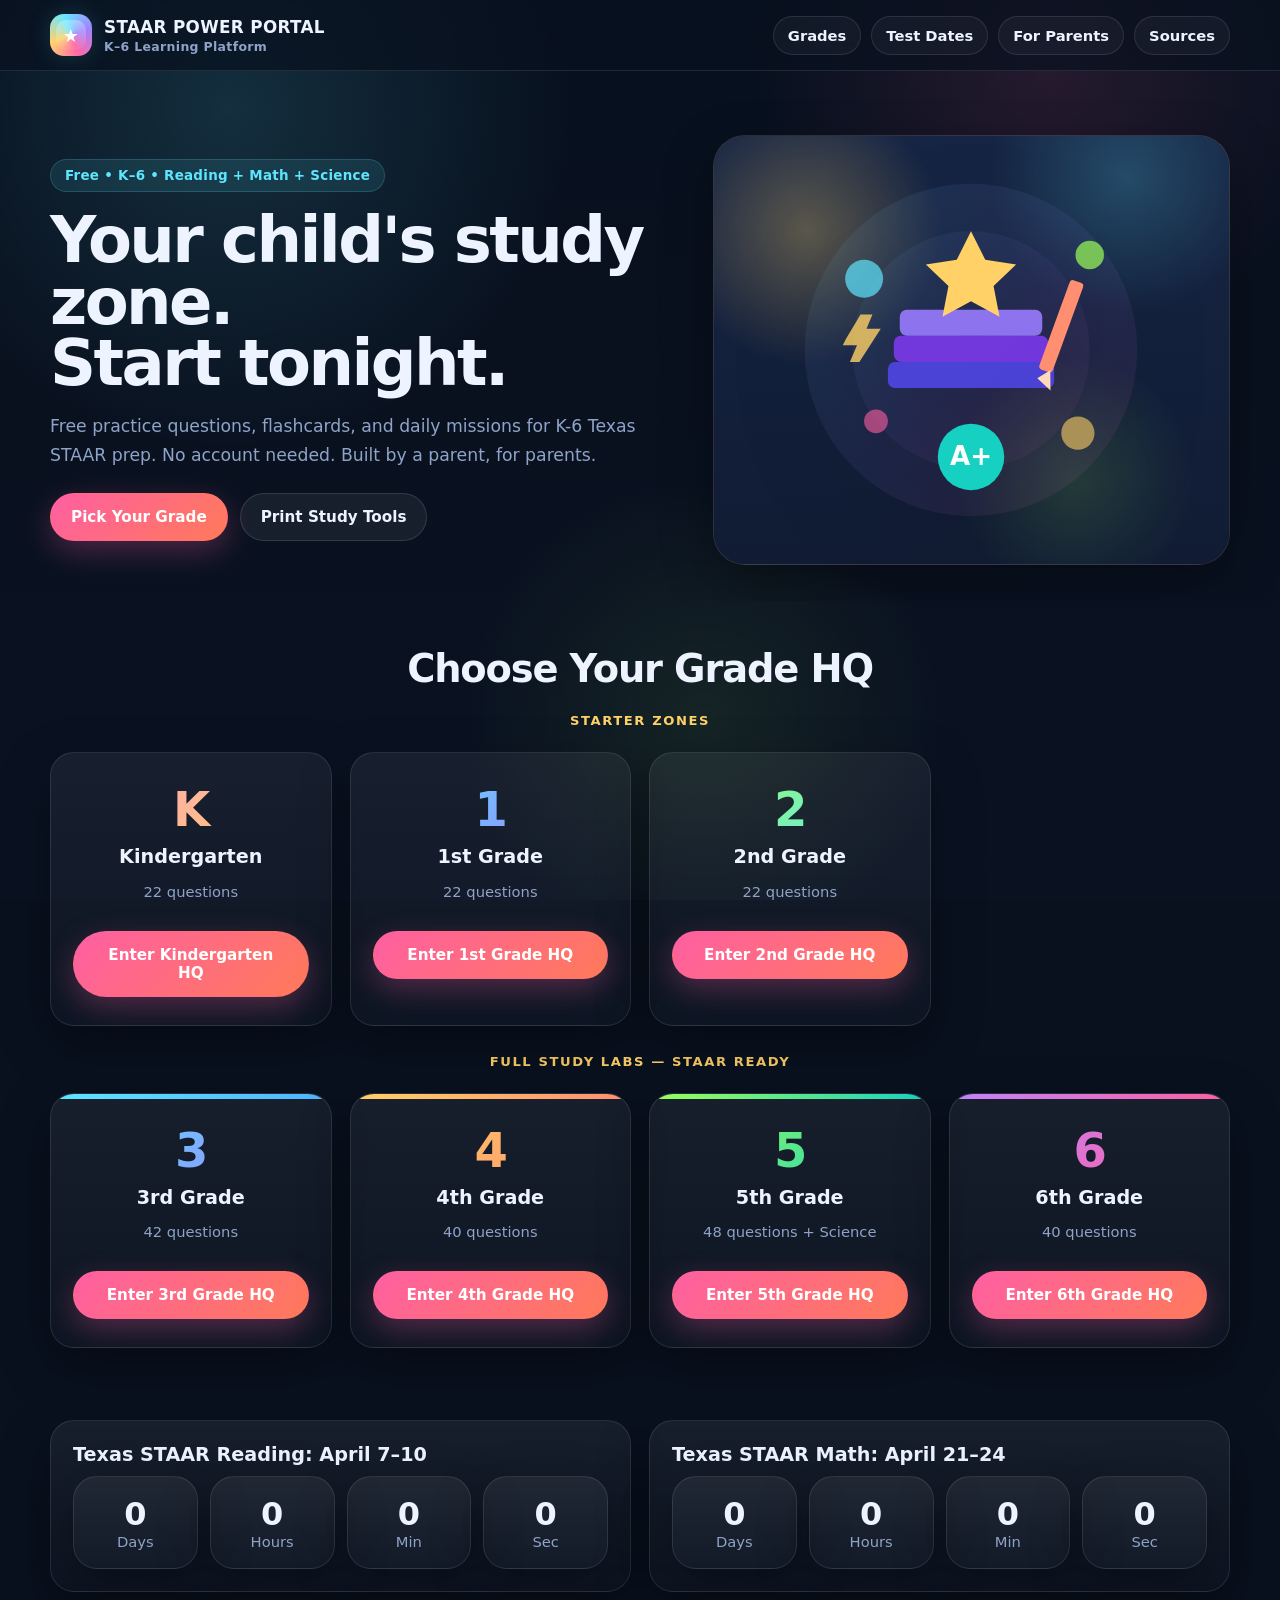
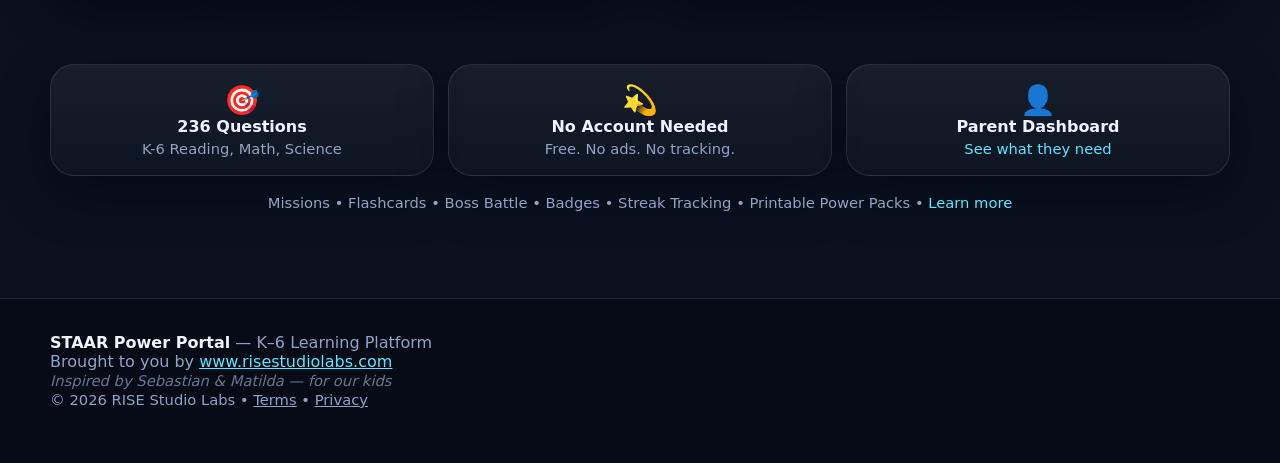
==== site/index.html @ ac4a1f32 "fix: mobile grade card consistency — Starter Zones match Full Study Labs Removed inline grid-templat" ====
<!DOCTYPE html>
<html lang="en">
<head>
  <meta charset="UTF-8">
  <meta name="viewport" content="width=device-width, initial-scale=1.0">
  <title>STAAR Power Portal — K–6 Learning Platform</title>
  <meta name="description" content="Free K-6 STAAR prep with practice questions, flashcards, missions, badges, and progress tracking. Pick your grade and start tonight.">
  <link rel="canonical" href="https://staartest.app/">
  <meta property="og:title" content="STAAR Power Portal — Free K-6 Study Platform">
  <meta property="og:description" content="Free practice questions, flashcards, and study tools for Texas STAAR prep. K-6. No account needed.">
  <meta property="og:type" content="website">
  <meta property="og:url" content="https://staartest.app/">
  <meta name="twitter:card" content="summary">
  <meta name="twitter:title" content="STAAR Power Portal — Free K-6 Study Platform">
  <meta name="twitter:description" content="Free practice questions, flashcards, and study tools for Texas STAAR prep.">
  <link rel="manifest" href="manifest.json">
  <meta name="theme-color" content="#09111f">
  <link rel="stylesheet" href="css/style.css">
  <script type="application/ld+json">
  {
    "@context": "https://schema.org",
    "@type": "WebSite",
    "name": "STAAR Power Portal",
    "url": "https://staartest.app",
    "description": "Free K-6 learning platform for Texas STAAR test preparation",
    "publisher": {
      "@type": "Organization",
      "name": "RISE Studio Labs",
      "url": "https://risestudiolabs.com"
    }
  }
  </script>
</head>
<body>
  <header class="topbar">
    <div class="container nav">
      <a class="brand" href="index.html">
        <span class="badge-orb"></span>
        <span>STAAR POWER PORTAL<small>K–6 Learning Platform</small></span>
      </a>
      <nav class="nav-links">
        <a href="#grades">Grades</a>
        <a href="#countdowns">Test Dates</a>
        <a href="parent-dashboard.html">For Parents</a>
        <a href="sources.html">Sources</a>
      </nav>
    </div>
  </header>

  <!-- HERO — tight, action-first -->
  <section class="hero" style="padding-bottom:36px">
    <div class="container hero-grid">
      <div>
        <span class="eyebrow">Free &bull; K–6 &bull; Reading + Math + Science</span>
        <h1>Your child's study zone.<br>Start tonight.</h1>
        <p>
          Free practice questions, flashcards, and daily missions for K-6 Texas STAAR prep. No account needed. Built by a parent, for parents.
        </p>
        <div class="cta-row">
          <a class="btn primary" href="#grades">Pick Your Grade</a>
          <a class="btn ghost" href="power-pack.html">Print Study Tools</a>
        </div>
      </div>

      <div class="hero-card">
        <div class="hero-visual">
          <svg class="mascot-svg" viewBox="0 0 320 320" xmlns="http://www.w3.org/2000/svg" role="img" aria-label="K-6 learning illustration">
            <defs>
              <linearGradient id="g1" x1="0" y1="0" x2="1" y2="1"><stop offset="0%" stop-color="#5ee6ff"/><stop offset="50%" stop-color="#9a7cff"/><stop offset="100%" stop-color="#ff5fa2"/></linearGradient>
              <linearGradient id="g2" x1="0" y1="0" x2="1" y2="1"><stop offset="0%" stop-color="#ffd166"/><stop offset="100%" stop-color="#ff8f70"/></linearGradient>
            </defs>
            <circle cx="160" cy="160" r="140" fill="url(#g1)" opacity=".08"/>
            <circle cx="160" cy="160" r="100" fill="url(#g1)" opacity=".06"/>
            <rect x="90" y="170" width="140" height="22" rx="6" fill="#4f46e5" opacity=".9"/>
            <rect x="95" y="148" width="130" height="22" rx="6" fill="#7c3aed" opacity=".9"/>
            <rect x="100" y="126" width="120" height="22" rx="6" fill="#9a7cff" opacity=".9"/>
            <path d="M160 60l12 24 26 4-19 18 5 26-24-13-24 13 5-26-19-18 26-4z" fill="#ffd166"/>
            <rect x="230" y="100" width="12" height="80" rx="3" fill="#ff8f70" transform="rotate(20 236 140)"/>
            <path d="M240 178l6 16-14-6z" fill="#ffd9b8" transform="rotate(20 236 140)"/>
            <circle cx="70" cy="100" r="16" fill="#5ee6ff" opacity=".7"/>
            <circle cx="260" cy="80" r="12" fill="#9cff57" opacity=".7"/>
            <circle cx="80" cy="220" r="10" fill="#ff5fa2" opacity=".6"/>
            <circle cx="250" cy="230" r="14" fill="#ffd166" opacity=".6"/>
            <circle cx="160" cy="250" r="28" fill="#16d1c1"/>
            <text x="160" y="257" text-anchor="middle" font-size="22" font-weight="900" fill="#fff" font-family="system-ui">A+</text>
            <path d="M55 150l12-20h10l-5 12h12l-18 28h-8l6-14h-12z" fill="#ffd166" opacity=".8"/>
          </svg>
        </div>
      </div>
    </div>
  </section>

  <!-- GRADE SELECTION — the main action -->
  <section id="grades" class="section">
    <div class="container center">
      <h2>Choose Your Grade HQ</h2>

      <div class="kicker" style="margin-top:24px;margin-bottom:10px">Starter Zones</div>
      <div class="grade-cards">
        <div class="grade-card" data-grade="K">
          <div class="grade-num" style="background:linear-gradient(135deg,#ff9ec4,#ffd166);-webkit-background-clip:text;background-clip:text">K</div>
          <h3>Kindergarten</h3>
          <p class="small muted">22 questions</p>
          <a class="btn primary" href="gradeK.html">Enter Kindergarten HQ</a>
        </div>
        <div class="grade-card" data-grade="1">
          <div class="grade-num" style="background:linear-gradient(135deg,#5ee6ff,#9a7cff);-webkit-background-clip:text;background-clip:text">1</div>
          <h3>1st Grade</h3>
          <p class="small muted">22 questions</p>
          <a class="btn primary" href="grade1.html">Enter 1st Grade HQ</a>
        </div>
        <div class="grade-card" data-grade="2">
          <div class="grade-num" style="background:linear-gradient(135deg,#9cff57,#5ee6ff);-webkit-background-clip:text;background-clip:text">2</div>
          <h3>2nd Grade</h3>
          <p class="small muted">22 questions</p>
          <a class="btn primary" href="grade2.html">Enter 2nd Grade HQ</a>
        </div>
      </div>

      <div class="kicker" style="margin-top:28px;margin-bottom:10px">Full Study Labs — STAAR Ready</div>
      <div class="grade-cards">
        <div class="grade-card" data-grade="3">
          <div class="grade-num">3</div>
          <h3>3rd Grade</h3>
          <p class="small muted">42 questions</p>
          <a class="btn primary" href="grade3.html">Enter 3rd Grade HQ</a>
        </div>
        <div class="grade-card" data-grade="4">
          <div class="grade-num">4</div>
          <h3>4th Grade</h3>
          <p class="small muted">40 questions</p>
          <a class="btn primary" href="grade4.html">Enter 4th Grade HQ</a>
        </div>
        <div class="grade-card" data-grade="5">
          <div class="grade-num">5</div>
          <h3>5th Grade</h3>
          <p class="small muted">48 questions + Science</p>
          <a class="btn primary" href="grade5.html">Enter 5th Grade HQ</a>
        </div>
        <div class="grade-card" data-grade="6">
          <div class="grade-num">6</div>
          <h3>6th Grade</h3>
          <p class="small muted">40 questions</p>
          <a class="btn primary" href="grade6.html">Enter 6th Grade HQ</a>
        </div>
      </div>
    </div>
  </section>

  <!-- COUNTDOWN — compact -->
  <section id="countdowns" class="section" style="padding-top:24px">
    <div class="container">
      <div class="grid-2">
        <div class="panel">
          <h3>Texas STAAR Reading: April 7–10</h3>
          <div class="countdown-grid" data-countdown="reading">
            <div class="countdown-box"><div class="num d">0</div><div class="small muted">Days</div></div>
            <div class="countdown-box"><div class="num h">0</div><div class="small muted">Hours</div></div>
            <div class="countdown-box"><div class="num m">0</div><div class="small muted">Min</div></div>
            <div class="countdown-box"><div class="num s">0</div><div class="small muted">Sec</div></div>
          </div>
        </div>
        <div class="panel">
          <h3>Texas STAAR Math: April 21–24</h3>
          <div class="countdown-grid" data-countdown="math">
            <div class="countdown-box"><div class="num d">0</div><div class="small muted">Days</div></div>
            <div class="countdown-box"><div class="num h">0</div><div class="small muted">Hours</div></div>
            <div class="countdown-box"><div class="num m">0</div><div class="small muted">Min</div></div>
            <div class="countdown-box"><div class="num s">0</div><div class="small muted">Sec</div></div>
          </div>
        </div>
      </div>
    </div>
  </section>

  <!-- TRUST STRIP — compact, not a brochure -->
  <section class="section" style="padding-top:24px;padding-bottom:32px">
    <div class="container">
      <div class="grid-3" style="gap:14px">
        <div class="panel" style="text-align:center;padding:18px">
          <div style="font-size:1.8rem">&#127919;</div>
          <strong>236 Questions</strong>
          <p class="small muted" style="margin:4px 0 0">K-6 Reading, Math, Science</p>
        </div>
        <div class="panel" style="text-align:center;padding:18px">
          <div style="font-size:1.8rem">&#128171;</div>
          <strong>No Account Needed</strong>
          <p class="small muted" style="margin:4px 0 0">Free. No ads. No tracking.</p>
        </div>
        <div class="panel" style="text-align:center;padding:18px">
          <div style="font-size:1.8rem">&#128100;</div>
          <strong>Parent Dashboard</strong>
          <p class="small muted" style="margin:4px 0 0"><a href="parent-dashboard.html" style="color:var(--cyan)">See what they need</a></p>
        </div>
      </div>
      <div class="center" style="margin-top:18px">
        <p class="small muted">Missions &bull; Flashcards &bull; Boss Battle &bull; Badges &bull; Streak Tracking &bull; Printable Power Packs &bull; <a href="power-pack.html" style="color:var(--cyan)">Learn more</a></p>
      </div>
    </div>
  </section>

  <footer class="footer">
    <div class="container">
      <strong>STAAR Power Portal</strong> — K–6 Learning Platform<br>
      Brought to you by <a href="https://www.risestudiolabs.com">www.risestudiolabs.com</a><br>
      <span class="small" style="opacity:.7;font-style:italic">Inspired by Sebastian &amp; Matilda — for our kids</span><br>
      <span class="small">&copy; <span data-year></span> RISE Studio Labs &bull; <a href="terms.html" style="color:var(--muted)">Terms</a> &bull; <a href="privacy.html" style="color:var(--muted)">Privacy</a></span>
    </div>
  </footer>

  <script src="js/app.js"></script>
</body>
</html>
---- site/css/style.css ----
/* STAAR Power Portal — Design System
   Visual: Super build's dark premium palette + glass-morphism
   Components: Masterpiece build's feature-rich layout system
   Expanded: Grade 3–6 color tokens + shared patterns */

:root {
  /* Core palette (super-derived dark premium) */
  --bg: #09111f;
  --bg2: #0f1a2d;
  --panel: #13213a;
  --panel-glass: rgba(255,255,255,.05);
  --text: #eef4ff;
  --ink: #eef4ff;
  --muted: #8fa3c8;
  --line: rgba(255,255,255,.10);
  --shadow: 0 18px 50px rgba(0,0,0,.35);
  --radius: 24px;
  --max: 1180px;

  /* Accent palette */
  --hot: #ff5fa2;
  --gold: #ffd166;
  --cyan: #5ee6ff;
  --lime: #9cff57;
  --purple: #9a7cff;
  --blue: #4fb3ff;
  --teal: #16d1c1;
  --danger: #ff8f70;

  /* Grade tokens */
  --grade3: #5ee6ff;
  --grade4: #ffd166;
  --grade5: #9cff57;
  --grade6: #c084fc;
}

/* ── Reset ── */
*, *::before, *::after { box-sizing: border-box }
html { scroll-behavior: smooth }
body {
  margin: 0;
  font-family: Inter, ui-sans-serif, system-ui, -apple-system, Segoe UI, Roboto, Arial, sans-serif;
  color: var(--text);
  background: #09111f;
  min-height: 100vh;
}
body::before {
  content: "";
  position: fixed; inset: 0; z-index: -1;
  background:
    radial-gradient(circle at 18% 12%, rgba(94,230,255,.14), transparent 26%),
    radial-gradient(circle at 82% 8%, rgba(255,95,162,.12), transparent 22%),
    radial-gradient(circle at 55% 80%, rgba(156,255,87,.08), transparent 24%),
    linear-gradient(180deg, #07101e 0%, #09111f 40%, #0a1222 100%);
  pointer-events: none;
}
a { color: inherit; text-decoration: none }
img { max-width: 100% }
ul { padding-left: 18px }

/* ── Layout ── */
.container { width: min(var(--max), calc(100% - 32px)); margin: 0 auto }
.section { padding: 48px 0 }
.center { text-align: center }

/* ── Topbar ── */
.topbar {
  position: sticky; top: 0; z-index: 50;
  backdrop-filter: blur(16px);
  background: rgba(9,17,31,.72);
  border-bottom: 1px solid var(--line);
}
.nav {
  display: flex; align-items: center; justify-content: space-between;
  gap: 16px; padding: 14px 0;
}
.brand {
  display: flex; align-items: center; gap: 12px;
  font-weight: 900; letter-spacing: .02em; font-size: 1.05rem;
}
.brand small { display: block; color: var(--muted); font-weight: 700; font-size: .78rem; margin-top: 2px }
.badge-orb {
  width: 42px; height: 42px; border-radius: 14px; flex-shrink: 0;
  background: conic-gradient(from 160deg, var(--hot), var(--gold), var(--cyan), var(--purple), var(--hot));
  box-shadow: inset 0 0 18px rgba(255,255,255,.15), 0 0 24px rgba(94,230,255,.16);
  position: relative;
}
.badge-orb::before {
  content: ""; position: absolute; inset: 6px; border-radius: 10px;
  background: linear-gradient(180deg, rgba(255,255,255,.30), rgba(255,255,255,.06));
}
.badge-orb::after {
  content: "\2605"; position: absolute; inset: 0; display: grid; place-items: center;
  color: #fff; font-size: 18px; font-weight: 900;
}
.nav-links { display: flex; gap: 10px; flex-wrap: wrap; align-items: center }
.nav-links a {
  padding: 10px 14px; border-radius: 999px;
  border: 1px solid var(--line); background: rgba(255,255,255,.04);
  color: var(--text); font-weight: 700; font-size: .92rem;
  transition: .2s ease;
}
.nav-links a:hover { background: rgba(255,255,255,.08); transform: translateY(-1px) }

/* ── Buttons ── */
.btn {
  display: inline-flex; align-items: center; justify-content: center; gap: 10px;
  padding: 14px 20px; border: 1px solid var(--line); border-radius: 999px;
  font-weight: 900; cursor: pointer; font-size: .95rem;
  background: rgba(255,255,255,.06); color: var(--text);
  box-shadow: 0 8px 24px rgba(0,0,0,.2);
  transition: .2s ease;
  text-decoration: none;
}
.btn:hover { transform: translateY(-2px); background: rgba(255,255,255,.10) }
.btn.primary {
  background: linear-gradient(135deg, var(--hot), #ff7a59);
  border-color: transparent; color: #fff;
  box-shadow: 0 10px 30px rgba(255,95,162,.28);
}
.btn.primary:hover { box-shadow: 0 14px 36px rgba(255,95,162,.38) }
.btn.secondary {
  background: linear-gradient(135deg, var(--purple), #6366f1);
  border-color: transparent; color: #fff;
}
.btn.teal {
  background: linear-gradient(135deg, var(--teal), #28e3a8);
  border-color: transparent; color: #07111e;
}
.btn.ghost {
  background: rgba(255,255,255,.06); border: 1px solid rgba(255,255,255,.12);
  box-shadow: none;
}

/* ── Hero ── */
.hero { padding: 64px 0 48px; position: relative; overflow: hidden }
.hero-grid {
  display: grid; grid-template-columns: 1.1fr .9fr; gap: 30px; align-items: center;
}
.eyebrow {
  display: inline-flex; gap: 8px; align-items: center;
  padding: 8px 14px; border-radius: 999px;
  background: rgba(94,230,255,.10); color: var(--cyan);
  border: 1px solid rgba(94,230,255,.18);
  font-weight: 800; font-size: .84rem; letter-spacing: .02em;
}
h1 {
  font-size: clamp(2.4rem, 5vw, 4.2rem);
  line-height: .96; margin: 18px 0 16px; letter-spacing: -.04em;
}
.hero p { font-size: 1.08rem; color: var(--muted); line-height: 1.7; max-width: 60ch }
.hero-actions, .cta-row { display: flex; gap: 12px; flex-wrap: wrap; margin-top: 22px }

/* Hero visual card */
.hero-card {
  border: 1px solid var(--line); border-radius: 32px;
  background: linear-gradient(180deg, rgba(255,255,255,.08), rgba(255,255,255,.03));
  box-shadow: var(--shadow); overflow: hidden;
}
.hero-visual {
  padding: 24px;
  background:
    radial-gradient(circle at 18% 22%, rgba(255,209,102,.30), transparent 25%),
    radial-gradient(circle at 80% 10%, rgba(94,230,255,.20), transparent 24%),
    radial-gradient(circle at 70% 80%, rgba(156,255,87,.14), transparent 24%),
    linear-gradient(180deg, #162544 0%, #111c34 100%);
  min-height: 400px; display: flex; align-items: center; justify-content: center;
}
.mascot-svg { width: min(88%, 380px); filter: drop-shadow(0 24px 50px rgba(0,0,0,.3)) }

/* ── Typography ── */
h2 { font-size: clamp(1.7rem, 3vw, 2.8rem); margin: 0 0 14px; line-height: 1.05; letter-spacing: -.03em }
h3 { font-size: 1.2rem; margin: 0 0 10px }
h4 { font-size: 1.05rem; margin: 0 0 10px }
.lead { color: var(--muted); font-size: 1.04rem; line-height: 1.7; max-width: 75ch }
.small { font-size: .92rem }
.muted { color: var(--muted) }
.kicker {
  font-size: .82rem; text-transform: uppercase; letter-spacing: .12em;
  font-weight: 900; color: var(--gold);
}

/* ── Grids ── */
.grid-2 { display: grid; grid-template-columns: repeat(2,1fr); gap: 18px }
.grid-3 { display: grid; grid-template-columns: repeat(3,1fr); gap: 18px }
.grid-4 { display: grid; grid-template-columns: repeat(4,1fr); gap: 18px }

/* ── Cards & Panels ── */
.card, .panel, .feature-card, .lesson-card, .stat-card, .mission-card,
.question-card, .mini-card, .timeline-card, .countdown-box, .cheat {
  border: 1px solid var(--line); border-radius: var(--radius);
  background: linear-gradient(180deg, rgba(255,255,255,.06), rgba(255,255,255,.02));
  padding: 22px; box-shadow: var(--shadow);
}
.feature-icon {
  width: 54px; height: 54px; border-radius: 18px;
  display: flex; align-items: center; justify-content: center;
  margin-bottom: 12px; font-size: 1.5rem; font-weight: 900;
  background: linear-gradient(135deg, rgba(94,230,255,.20), rgba(154,124,255,.16));
  border: 1px solid rgba(255,255,255,.10);
}

/* ── Grade Cards (Landing Page) ── */
.grade-cards { display: grid; grid-template-columns: repeat(4,1fr); gap: 18px; margin-top: 24px }
.grade-card {
  border: 1px solid var(--line); border-radius: var(--radius);
  background: linear-gradient(180deg, rgba(255,255,255,.06), rgba(255,255,255,.02));
  padding: 28px 22px; text-align: center;
  box-shadow: var(--shadow); transition: .25s ease;
  position: relative; overflow: hidden;
}
.grade-card::before {
  content: ""; position: absolute; top: 0; left: 0; right: 0; height: 5px;
}
.grade-card[data-grade="3"]::before { background: linear-gradient(90deg, var(--grade3), var(--blue)) }
.grade-card[data-grade="4"]::before { background: linear-gradient(90deg, var(--grade4), var(--danger)) }
.grade-card[data-grade="5"]::before { background: linear-gradient(90deg, var(--grade5), var(--teal)) }
.grade-card[data-grade="6"]::before { background: linear-gradient(90deg, var(--grade6), var(--hot)) }
.grade-card:hover { transform: translateY(-4px); border-color: rgba(255,255,255,.18) }
.grade-card .grade-num {
  font-size: 3rem; font-weight: 900; letter-spacing: -.04em;
  background: linear-gradient(135deg, var(--cyan), var(--purple));
  -webkit-background-clip: text; -webkit-text-fill-color: transparent;
  background-clip: text;
}
.grade-card[data-grade="4"] .grade-num {
  background: linear-gradient(135deg, var(--gold), var(--danger));
  -webkit-background-clip: text; background-clip: text;
}
.grade-card[data-grade="5"] .grade-num {
  background: linear-gradient(135deg, var(--lime), var(--teal));
  -webkit-background-clip: text; background-clip: text;
}
.grade-card[data-grade="6"] .grade-num {
  background: linear-gradient(135deg, var(--grade6), var(--hot));
  -webkit-background-clip: text; background-clip: text;
}
.grade-card h3 { margin-top: 8px }
.grade-card .btn { margin-top: 16px; width: 100% }

/* ── Tags & Pills ── */
.tag {
  display: inline-flex; align-items: center; gap: 8px;
  padding: 8px 12px; border-radius: 999px;
  border: 1px solid var(--line); background: rgba(255,255,255,.06);
  font-size: .84rem; font-weight: 800;
}
.pill-row { display: flex; flex-wrap: wrap; gap: 10px }
.pill {
  padding: 10px 14px; border-radius: 999px;
  background: rgba(255,255,255,.06); border: 1px solid var(--line);
  font-weight: 800; cursor: pointer; color: var(--text); font-size: .9rem;
  transition: .15s ease;
}
.pill.active { background: linear-gradient(135deg, var(--cyan), var(--purple)); color: #07111e; border-color: transparent }

/* ── Countdown ── */
.countdown-grid { display: grid; grid-template-columns: repeat(4,1fr); gap: 12px }
.countdown-box { text-align: center; padding: 18px }
.countdown-box .num { font-size: 2rem; font-weight: 900 }

/* ── Study Hub (subject tabs) ── */
.study-hub {
  padding: 24px; border-radius: 28px;
  background: linear-gradient(180deg, rgba(12,21,39,.85), rgba(12,21,39,.55));
  border: 1px solid var(--line);
}
.subject-tabs { display: flex; gap: 10px; flex-wrap: wrap; margin: 14px 0 20px }
.subject-tab {
  padding: 10px 16px; border-radius: 999px;
  border: 1px solid var(--line); font-weight: 800; cursor: pointer;
  background: rgba(255,255,255,.05); color: var(--text); font-size: .92rem;
  transition: .18s ease;
}
.subject-tab.active {
  background: linear-gradient(135deg, var(--cyan), var(--purple));
  color: #07111e; border-color: transparent;
}
.subject-panel { display: none }
.subject-panel.active { display: block }
.cheat-grid { display: grid; grid-template-columns: repeat(2,1fr); gap: 18px }
.cheat h4 { color: var(--gold) }
.callout {
  padding: 14px 16px; border-left: 4px solid var(--gold);
  background: rgba(255,209,102,.08); border-radius: 16px;
  color: #fff6d7; font-weight: 700;
}

/* ── Missions ── */
.mission-card { border-top: 5px solid var(--cyan) }
.mission-card.math { border-top-color: var(--gold) }
.mission-card.mixed { border-top-color: var(--purple) }
.mission-card.confidence { border-top-color: var(--hot) }

/* ── Practice Arena ── */
.practice-layout { display: grid; grid-template-columns: 340px 1fr; gap: 20px }
.sidebar-stack { display: grid; gap: 18px; align-self: start; position: sticky; top: 88px }
.question-card { display: grid; gap: 14px }
.question-header { display: flex; justify-content: space-between; gap: 12px; align-items: flex-start }
.option {
  width: 100%; text-align: left; padding: 14px 16px;
  border-radius: 16px; border: 2px solid rgba(255,255,255,.10);
  background: rgba(255,255,255,.04); color: var(--text);
  font-weight: 700; cursor: pointer; transition: .15s ease; font-size: .95rem;
}
.option:hover { border-color: rgba(94,230,255,.3); background: rgba(94,230,255,.06) }
.option.correct { border-color: var(--lime); background: rgba(156,255,87,.10) }
.option.wrong { border-color: var(--danger); background: rgba(255,143,112,.10) }
.option:disabled { cursor: default; opacity: .85 }
.explanation {
  padding: 16px; border-radius: 18px;
  background: rgba(94,230,255,.06); border: 1px solid rgba(94,230,255,.14); display: none;
}
.explanation.show { display: block }
.timer {
  display: flex; align-items: center; justify-content: space-between; gap: 10px;
  padding: 12px 14px; border-radius: 18px;
  background: rgba(255,209,102,.06); border: 1px solid rgba(255,209,102,.14);
}

/* ── Dashboard & Stats ── */
.stat-card .kpi { font-size: 2rem; font-weight: 900; letter-spacing: -.04em }
.meter {
  height: 14px; background: rgba(255,255,255,.08); border-radius: 999px;
  overflow: hidden; position: relative;
}
.meter > span {
  position: absolute; inset: 0 auto 0 0; border-radius: 999px;
  background: linear-gradient(90deg, var(--lime), var(--cyan), var(--hot));
  width: 0%;
}
.table-lite { width: 100%; border-collapse: collapse }
.table-lite th, .table-lite td {
  padding: 12px; border-bottom: 1px solid rgba(255,255,255,.08); text-align: left;
}

/* ── Badges ── */
.badge-grid { display: grid; grid-template-columns: repeat(3,1fr); gap: 16px }
.badge {
  padding: 18px; text-align: center;
  background: linear-gradient(180deg, rgba(255,255,255,.06), rgba(255,255,255,.02));
  border: 1px solid rgba(255,255,255,.10); border-radius: var(--radius);
}
.badge.locked { opacity: .45; filter: saturate(.5) }
.badge-icon { font-size: 36px }
.badge strong { display: block; margin-top: 10px }

/* ── Confidence ── */
.confidence-row { display: flex; gap: 12px; flex-wrap: wrap }
.emoji-btn {
  border: 1px solid var(--line); padding: 14px 18px; border-radius: 18px;
  background: rgba(255,255,255,.04); font-size: 1rem; font-weight: 900;
  cursor: pointer; color: var(--text); transition: .15s ease;
}
.emoji-btn:hover { background: rgba(255,255,255,.08) }
.emoji-btn.active { background: linear-gradient(135deg, var(--purple), var(--hot)); border-color: transparent }

/* ── Timeline ── */
.timeline-card { display: flex; flex-direction: column; gap: 8px }
.timeline-chip {
  display: inline-flex; width: max-content; padding: 8px 12px; border-radius: 999px;
  background: rgba(94,230,255,.10); border: 1px solid rgba(94,230,255,.14);
  font-weight: 900; font-size: .85rem; color: var(--cyan);
}

/* ── Stat row (landing) ── */
.stat-row { display: grid; grid-template-columns: repeat(3,1fr); gap: 14px; margin-top: 26px }
.stat {
  padding: 18px; border: 1px solid var(--line); border-radius: 20px;
  background: rgba(255,255,255,.04); box-shadow: var(--shadow);
}
.stat .big { font-size: 1.5rem; font-weight: 900 }

/* ── Roadmap ── */
.roadmap-step {
  display: flex; gap: 14px; align-items: flex-start;
  padding: 14px 0; border-bottom: 1px dashed rgba(255,255,255,.10);
}
.roadmap-step:last-child { border-bottom: 0 }
.step-num {
  min-width: 38px; width: 38px; height: 38px; border-radius: 12px;
  display: flex; align-items: center; justify-content: center; font-weight: 900;
  background: linear-gradient(135deg, var(--purple), var(--hot)); flex-shrink: 0;
}

/* ── Notice ── */
.notice {
  border-left: 4px solid var(--purple);
  padding: 14px 16px; border-radius: 14px;
  background: rgba(154,124,255,.08);
}

/* ── Sources ── */
.source-list a { color: var(--cyan); text-decoration: underline }

/* ── Printable ── */
.print-sheet {
  background: #fff; color: #13213a; border-radius: 26px; padding: 26px; box-shadow: var(--shadow);
}
.print-sheet h3 { font-size: 1.8rem; margin: 0 0 8px; color: #13213a; letter-spacing: -0.02em }
.print-sheet p, .print-sheet li { color: #35445f }
.print-box {
  border: 2px dashed #b8c7e6; border-left: 4px solid; border-left-color: inherit; border-radius: 18px; padding: 16px; margin-top: 12px; color: #13213a;
}

/* ── Footer ── */
.footer {
  color: var(--muted); background: rgba(7,12,22,.9);
  padding: 34px 0 54px; margin-top: 40px;
  border-top: 1px solid var(--line);
}
.footer a { color: var(--cyan); text-decoration: underline }
.footer strong { color: var(--text) }

/* ── Profile System ── */
.profile-setup-overlay {
  position: fixed; inset: 0; z-index: 100;
  background: rgba(7,12,22,.92); backdrop-filter: blur(12px);
  display: flex; align-items: center; justify-content: center;
  padding: 20px;
}
.profile-setup-card {
  background: linear-gradient(180deg, #13213a, #0f1a2d);
  border: 1px solid var(--line); border-radius: 28px;
  padding: 32px; max-width: 480px; width: 100%;
  box-shadow: 0 30px 80px rgba(0,0,0,.5);
}
.profile-setup-card h2 { text-align: center; margin-bottom: 20px }
.profile-setup-card label { display: block; font-weight: 800; margin: 16px 0 8px; color: var(--gold) }
.profile-setup-card input[type="text"] {
  width: 100%; padding: 12px 16px; border-radius: 14px;
  border: 2px solid var(--line); background: rgba(255,255,255,.06);
  color: var(--text); font-size: 1rem; font-weight: 700;
}
.profile-setup-card input[type="text"]:focus {
  outline: none; border-color: var(--cyan);
}
.avatar-grid {
  display: grid; grid-template-columns: repeat(8,1fr); gap: 8px; margin-top: 8px;
}
.avatar-option {
  aspect-ratio: 1; border-radius: 14px; border: 2px solid var(--line);
  background: rgba(255,255,255,.04); display: flex; align-items: center;
  justify-content: center; font-size: 1.6rem; cursor: pointer;
  transition: .15s ease;
}
.avatar-option:hover { border-color: rgba(255,255,255,.2); background: rgba(255,255,255,.08) }
.avatar-option.selected { border-color: var(--cyan); background: rgba(94,230,255,.12); box-shadow: 0 0 16px rgba(94,230,255,.2) }
.grade-select-row {
  display: flex; gap: 10px; margin-top: 8px;
}
.grade-select-btn {
  flex: 1; padding: 12px; border-radius: 14px; border: 2px solid var(--line);
  background: rgba(255,255,255,.04); color: var(--text);
  font-weight: 900; font-size: 1.1rem; cursor: pointer; text-align: center;
  transition: .15s ease;
}
.grade-select-btn:hover { border-color: rgba(255,255,255,.2) }
.grade-select-btn.selected { border-color: var(--cyan); background: rgba(94,230,255,.12) }

/* Profile Bar */
.profile-bar {
  display: flex; align-items: center; gap: 12px; padding: 10px 16px;
  background: linear-gradient(135deg, rgba(94,230,255,.08), rgba(154,124,255,.06));
  border: 1px solid var(--line); border-radius: 999px;
  font-weight: 800; font-size: .92rem;
}
.profile-bar .avatar { font-size: 1.4rem }
.profile-bar .streak-fire { color: var(--danger); margin-left: 8px }
.profile-bar .edit-profile-btn {
  padding: 4px 10px; border-radius: 999px; border: 1px solid var(--line);
  background: rgba(255,255,255,.06); color: var(--muted); cursor: pointer;
  font-size: .78rem; font-weight: 700; transition: .15s ease;
}
.profile-bar .edit-profile-btn:hover { background: rgba(255,255,255,.10) }

/* ── Weekly Mission Rhythm ── */
.mission-today {
  border: 2px solid var(--cyan); position: relative;
}
.mission-today::after {
  content: "TODAY"; position: absolute; top: -12px; right: 16px;
  padding: 4px 10px; border-radius: 999px;
  background: var(--cyan); color: #07111e;
  font-size: .72rem; font-weight: 900; letter-spacing: .08em;
}
.mission-icon { font-size: 2rem; margin-bottom: 8px }
.mission-card .btn { margin-top: 12px }

/* ── Boss Battle ── */
.boss-battle-timer {
  font-size: 2rem; font-weight: 900; text-align: center;
  padding: 12px; border-radius: 18px;
  background: linear-gradient(135deg, rgba(255,95,162,.12), rgba(255,143,112,.08));
  border: 1px solid rgba(255,95,162,.2);
}
.boss-battle-timer.urgent { color: var(--danger); animation: pulse .5s ease infinite alternate }
@keyframes pulse { from { opacity: 1 } to { opacity: .6 } }
.boss-result {
  text-align: center; padding: 32px;
}
.boss-result .score-big {
  font-size: 4rem; font-weight: 900; letter-spacing: -.04em;
  background: linear-gradient(135deg, var(--gold), var(--hot));
  -webkit-background-clip: text; -webkit-text-fill-color: transparent;
  background-clip: text;
}
.boss-result .verdict {
  font-size: 1.4rem; font-weight: 800; margin: 12px 0;
}
.boss-breakdown { margin-top: 18px; text-align: left }
.boss-breakdown .q-row {
  display: flex; align-items: center; gap: 10px;
  padding: 8px 0; border-bottom: 1px solid var(--line);
}
.boss-breakdown .q-correct { color: var(--lime) }
.boss-breakdown .q-wrong { color: var(--danger) }

/* ── Streak Display ── */
.streak-display {
  display: flex; align-items: center; gap: 8px;
  padding: 12px 16px; border-radius: 18px;
  background: linear-gradient(135deg, rgba(255,143,112,.10), rgba(255,209,102,.08));
  border: 1px solid rgba(255,209,102,.14);
}
.streak-display .streak-num {
  font-size: 1.8rem; font-weight: 900; color: var(--gold);
}
.streak-display .streak-label {
  font-weight: 700; color: var(--muted);
}

/* ── Confetti ── */
@keyframes confettiFall {
  0% { transform: translateY(-10vh) rotate(0deg); opacity: 1 }
  100% { transform: translateY(110vh) rotate(720deg); opacity: 0 }
}
.confetti-piece {
  position: fixed; z-index: 200; pointer-events: none;
  width: 10px; height: 10px; border-radius: 2px;
}

/* ── Upgraded Parent Dashboard ── */
.parent-header {
  display: flex; align-items: center; gap: 16px;
  padding: 20px; border-radius: 20px;
  background: linear-gradient(135deg, rgba(94,230,255,.08), rgba(154,124,255,.06));
  border: 1px solid var(--line); margin-bottom: 18px;
}
.parent-header .p-avatar { font-size: 3rem }
.parent-header .p-info h3 { margin: 0 }
.parent-header .p-info .p-meta { color: var(--muted); font-size: .9rem }
.skill-bar-row {
  display: flex; align-items: center; gap: 12px; padding: 8px 0;
}
.skill-bar-label { width: 100px; font-weight: 700; font-size: .9rem }
.skill-bar-track {
  flex: 1; height: 12px; background: rgba(255,255,255,.08);
  border-radius: 999px; overflow: hidden;
}
.skill-bar-fill {
  height: 100%; border-radius: 999px;
  transition: width .3s ease;
}
.skill-bar-fill.reading { background: linear-gradient(90deg, var(--cyan), var(--blue)) }
.skill-bar-fill.math { background: linear-gradient(90deg, var(--gold), var(--danger)) }
.skill-bar-fill.mixed { background: linear-gradient(90deg, var(--purple), var(--hot)) }
.skill-bar-fill.science { background: linear-gradient(90deg, var(--lime), var(--teal)) }
.skill-health {
  display: inline-flex; padding: 4px 10px; border-radius: 999px;
  font-size: .78rem; font-weight: 800;
}
.skill-health.strong { background: rgba(156,255,87,.12); color: var(--lime) }
.skill-health.improving { background: rgba(255,209,102,.12); color: var(--gold) }
.skill-health.needs-work { background: rgba(255,95,162,.12); color: var(--hot) }
.activity-table { width: 100%; border-collapse: collapse; margin-top: 12px }
.activity-table th { text-align: left; padding: 10px; color: var(--gold); font-size: .82rem; text-transform: uppercase; letter-spacing: .08em }
.activity-table td { padding: 10px; border-bottom: 1px solid var(--line); font-size: .9rem }
.next-action {
  padding: 16px; border-radius: 18px; margin-top: 18px;
  background: linear-gradient(135deg, rgba(94,230,255,.10), rgba(154,124,255,.08));
  border: 1px solid rgba(94,230,255,.14);
}
.next-action .action-title { font-weight: 900; color: var(--cyan); margin-bottom: 6px }

/* ── Flashcard Lab ── */
.flashcard-container { perspective: 1000px; cursor: pointer; margin: 0 auto; max-width: 560px }
.flashcard { position: relative; width: 100%; min-height: 260px; transition: transform 0.5s; transform-style: preserve-3d }
.flashcard.flipped { transform: rotateY(180deg) }
.flashcard-container:active .flashcard { transform: scale(0.98) }
.flashcard-container:active .flashcard.flipped { transform: rotateY(180deg) scale(0.98) }
.flashcard-face { position: absolute; inset: 0; backface-visibility: hidden; border-radius: 20px; padding: 28px; display: flex; flex-direction: column; align-items: center; justify-content: center; text-align: center; border: 2px solid var(--line); background: linear-gradient(180deg, rgba(255,255,255,.08), rgba(255,255,255,.02)), linear-gradient(180deg, rgba(154,124,255,.06), rgba(94,230,255,.03)); box-shadow: var(--shadow) }
.flashcard-back { transform: rotateY(180deg) }
.flashcard-prompt { font-size: 1.4rem; font-weight: 800; line-height: 1.4; letter-spacing: -0.01em }
.flashcard-answer { font-size: 1.3rem; font-weight: 800; color: var(--cyan) }
.flashcard-hint { font-size: .9rem; color: var(--gold); margin-top: 12px; font-style: italic }
.flashcard-category { font-size: .75rem; font-weight: 800; text-transform: uppercase; letter-spacing: .08em; color: var(--muted); margin-top: 12px; background: rgba(255,255,255,.06); padding: 4px 10px; border-radius: 999px; display: inline-block }
.flashcard-nav { display: flex; gap: 10px; justify-content: center; margin-top: 16px }
.flashcard-confidence { display: flex; gap: 10px; justify-content: center; margin-top: 12px }
.flashcard-deck-pills { display: flex; flex-wrap: wrap; gap: 8px; margin-bottom: 16px }
.flashcard-counter { text-align: center; margin-top: 10px; font-weight: 700; color: var(--muted) }
@media (max-width: 600px) { .flashcard { min-height: 220px } .flashcard-prompt { font-size: 1.1rem } }

/* ── Print styles ── */
.print-only { display: none }
@media print {
  .topbar, .cta-row, .hero-actions, .nav-links, .btn, .footer,
  .subject-tabs, .toggle-answer, .no-print { display: none !important }
  body { background: #fff; color: #111 }
  .card, .panel, .feature-card, .lesson-card, .stat-card, .mission-card,
  .question-card, .mini-card, .cheat, .countdown-box, .badge {
    box-shadow: none; border: 1px solid #ccc; background: #fff; color: #111;
  }
  h1, h2, h3, h4, .kpi, .lead, .muted, .small, .kicker { color: #111 }
  .section { padding: 10px 0 }
  .print-only { display: block }
}

/* ── Responsive ── */
@media (max-width: 980px) {
  .hero-grid, .grid-3, .grid-4, .grid-2, .grade-cards,
  .practice-layout, .badge-grid, .cheat-grid, .stat-row { grid-template-columns: 1fr }
  .sidebar-stack { position: relative; top: auto }
  .countdown-grid { grid-template-columns: repeat(2,1fr) }
  .hero { padding: 44px 0 32px }
}
@media (max-width: 768px) {
  .grade-cards { grid-template-columns: repeat(2, 1fr) }
  .grade-cards[style*="repeat(3"] { grid-template-columns: repeat(2, 1fr) !important }
  .grade-cards[style*="repeat(7"] { grid-template-columns: repeat(4, 1fr) !important }
  .hero-visual { min-height: 300px }
  .stat-row { grid-template-columns: 1fr 1fr }
  .practice-layout { grid-template-columns: 1fr }
  .nav-links { gap: 6px }
  .nav-links a { padding: 8px 10px; font-size: .82rem }
  .split { grid-template-columns: 1fr }
}
@media (max-width: 600px) {
  .grade-cards { grid-template-columns: 1fr !important }
  .grade-cards[style*="repeat(7"] { grid-template-columns: repeat(3, 1fr) !important }
  .hero { padding: 32px 0 24px }
  h1 { font-size: 1.8rem }
  .hero p { font-size: .95rem }
  .btn { padding: 12px 16px; font-size: .88rem }
  .cta-row { gap: 8px }
  .stat-row { grid-template-columns: 1fr }
  .stat .big { font-size: 1.2rem }
  .feature-card { padding: 16px }
  .feature-icon { width: 44px; height: 44px; font-size: 1.2rem }
  .countdown-grid { grid-template-columns: repeat(2, 1fr) }
  .countdown-box .num { font-size: 1.5rem }
  .badge-grid { grid-template-columns: repeat(2, 1fr) }
  .cheat-grid { grid-template-columns: 1fr }
  .brand { font-size: .9rem }
  .brand small { font-size: .7rem }
  .topbar { position: sticky }
  .nav { flex-wrap: wrap; gap: 8px }
  .nav-links { width: 100%; justify-content: center }
  .footer { padding: 24px 0 40px; font-size: .9rem }
  .profile-bar { flex-wrap: wrap; gap: 8px }
  .mega-link { flex-direction: column; text-align: center }
  .avatar-grid { grid-template-columns: repeat(4, 1fr) }
  .grade-select-row { flex-wrap: wrap }
  .profile-bar { font-size: .82rem; padding: 8px 12px }
}

/* Touch-friendly */
@media (hover: none) {
  .btn { min-height: 44px }
  .option { min-height: 48px }
  .pill { min-height: 40px }
  .nav-links a { min-height: 40px }
  .emoji-btn { min-height: 44px }
  .subject-tab { min-height: 44px }
}

/* ── Pretty lists ── */
ul.pretty { padding-left: 18px; color: var(--muted); line-height: 1.8 }
ul.pretty li { margin-bottom: 4px }
ul.pretty li strong { color: var(--text) }

/* ── Mega link ── */
.mega-link {
  display: flex; justify-content: space-between; align-items: center; gap: 18px;
  padding: 22px; border-radius: var(--radius); border: 1px solid var(--line);
  background: rgba(255,255,255,.04);
}
.mega-link strong { font-size: 1.15rem }

/* ── Sparkle badge ── */
.sparkle {
  display: inline-flex; align-items: center; justify-content: center;
  width: 40px; height: 40px; border-radius: 14px;
  background: linear-gradient(135deg, var(--gold), #ff9f5a);
  color: #1b1620; font-weight: 900;
}

/* ── Banner ── */
.banner {
  padding: 26px; border-radius: 28px; border: 1px solid var(--line);
  background: linear-gradient(135deg, rgba(255,95,162,.12), rgba(94,230,255,.10), rgba(255,209,102,.08));
  box-shadow: var(--shadow);
}
.quote { font-size: 1.15rem; font-weight: 800; line-height: 1.5 }

/* ── Split layout ── */
.split {
  display: grid; grid-template-columns: 1.1fr .9fr; gap: 18px; align-items: stretch;
}
@media (max-width: 980px) { .split { grid-template-columns: 1fr } }

/* ── Coming Soon badge ── */
.coming-soon {
  display: inline-flex; padding: 6px 12px; border-radius: 999px;
  background: rgba(255,209,102,.12); border: 1px solid rgba(255,209,102,.20);
  color: var(--gold); font-weight: 800; font-size: .78rem;
}
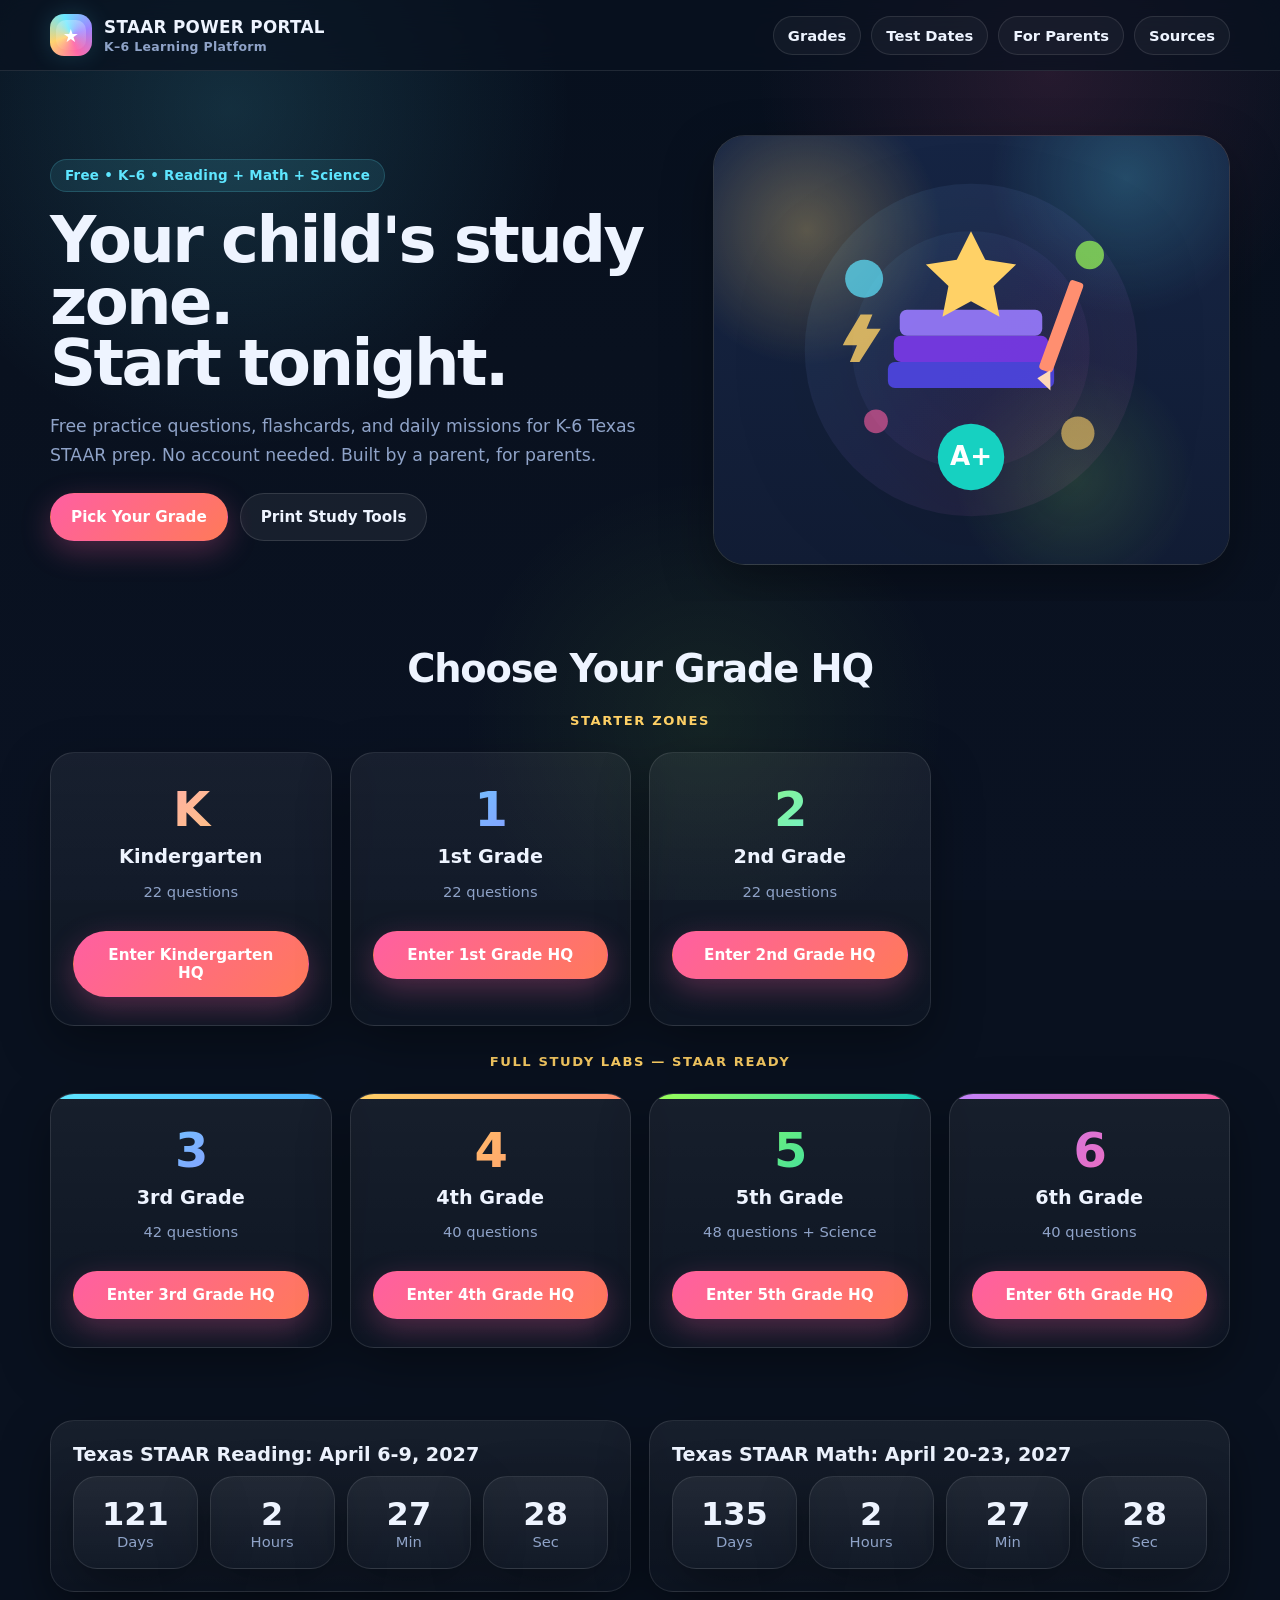
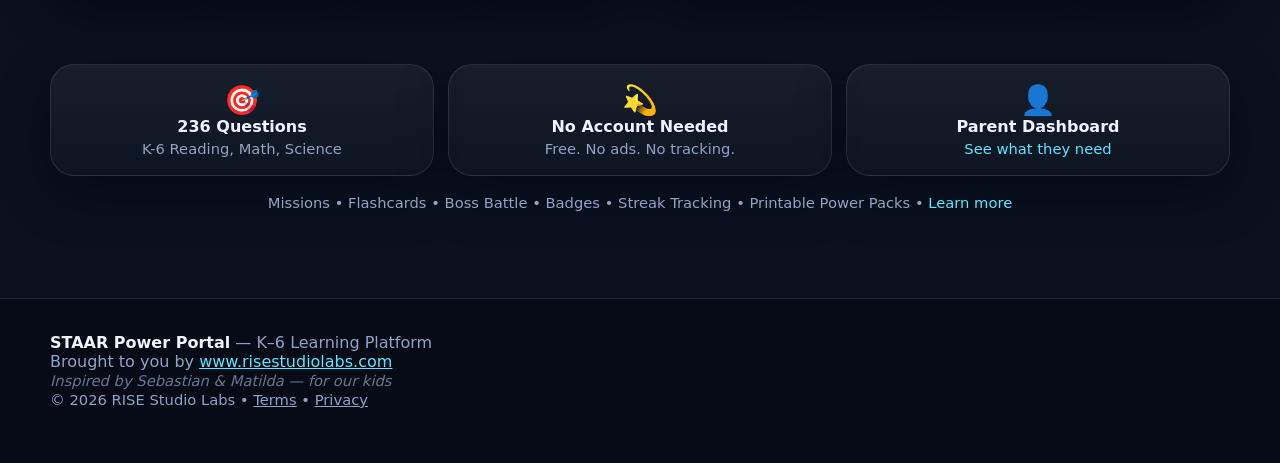
==== commit 5635b8f2: "fix(countdown): single source of truth for STAAR dates + auto-roll + post-test transitional state - " ====
--- a/site/index.html
+++ b/site/index.html
@@ -152,7 +152,7 @@
     <div class="container">
       <div class="grid-2">
         <div class="panel">
-          <h3>Texas STAAR Reading: April 7–10</h3>
+          <h3 data-staar-headline="reading">Texas STAAR Reading: April 6-9, 2027</h3>
           <div class="countdown-grid" data-countdown="reading">
             <div class="countdown-box"><div class="num d">0</div><div class="small muted">Days</div></div>
             <div class="countdown-box"><div class="num h">0</div><div class="small muted">Hours</div></div>
@@ -161,7 +161,7 @@
           </div>
         </div>
         <div class="panel">
-          <h3>Texas STAAR Math: April 21–24</h3>
+          <h3 data-staar-headline="math">Texas STAAR Math: April 20-23, 2027</h3>
           <div class="countdown-grid" data-countdown="math">
             <div class="countdown-box"><div class="num d">0</div><div class="small muted">Days</div></div>
             <div class="countdown-box"><div class="num h">0</div><div class="small muted">Hours</div></div>
--- a/site/css/style.css
+++ b/site/css/style.css
@@ -715,3 +715,15 @@
   background: rgba(255,209,102,.12); border: 1px solid rgba(255,209,102,.20);
   color: var(--gold); font-weight: 800; font-size: .78rem;
 }
+
+/* Post-test-window countdown state */
+.countdown-post {
+  text-align: center;
+  padding: 24px 16px;
+  font-size: 1.1rem;
+  color: var(--text-2, #B8C5D6);
+  background: rgba(94, 230, 255, 0.05);
+  border: 1px solid rgba(94, 230, 255, 0.15);
+  border-radius: 12px;
+  font-weight: 500;
+}
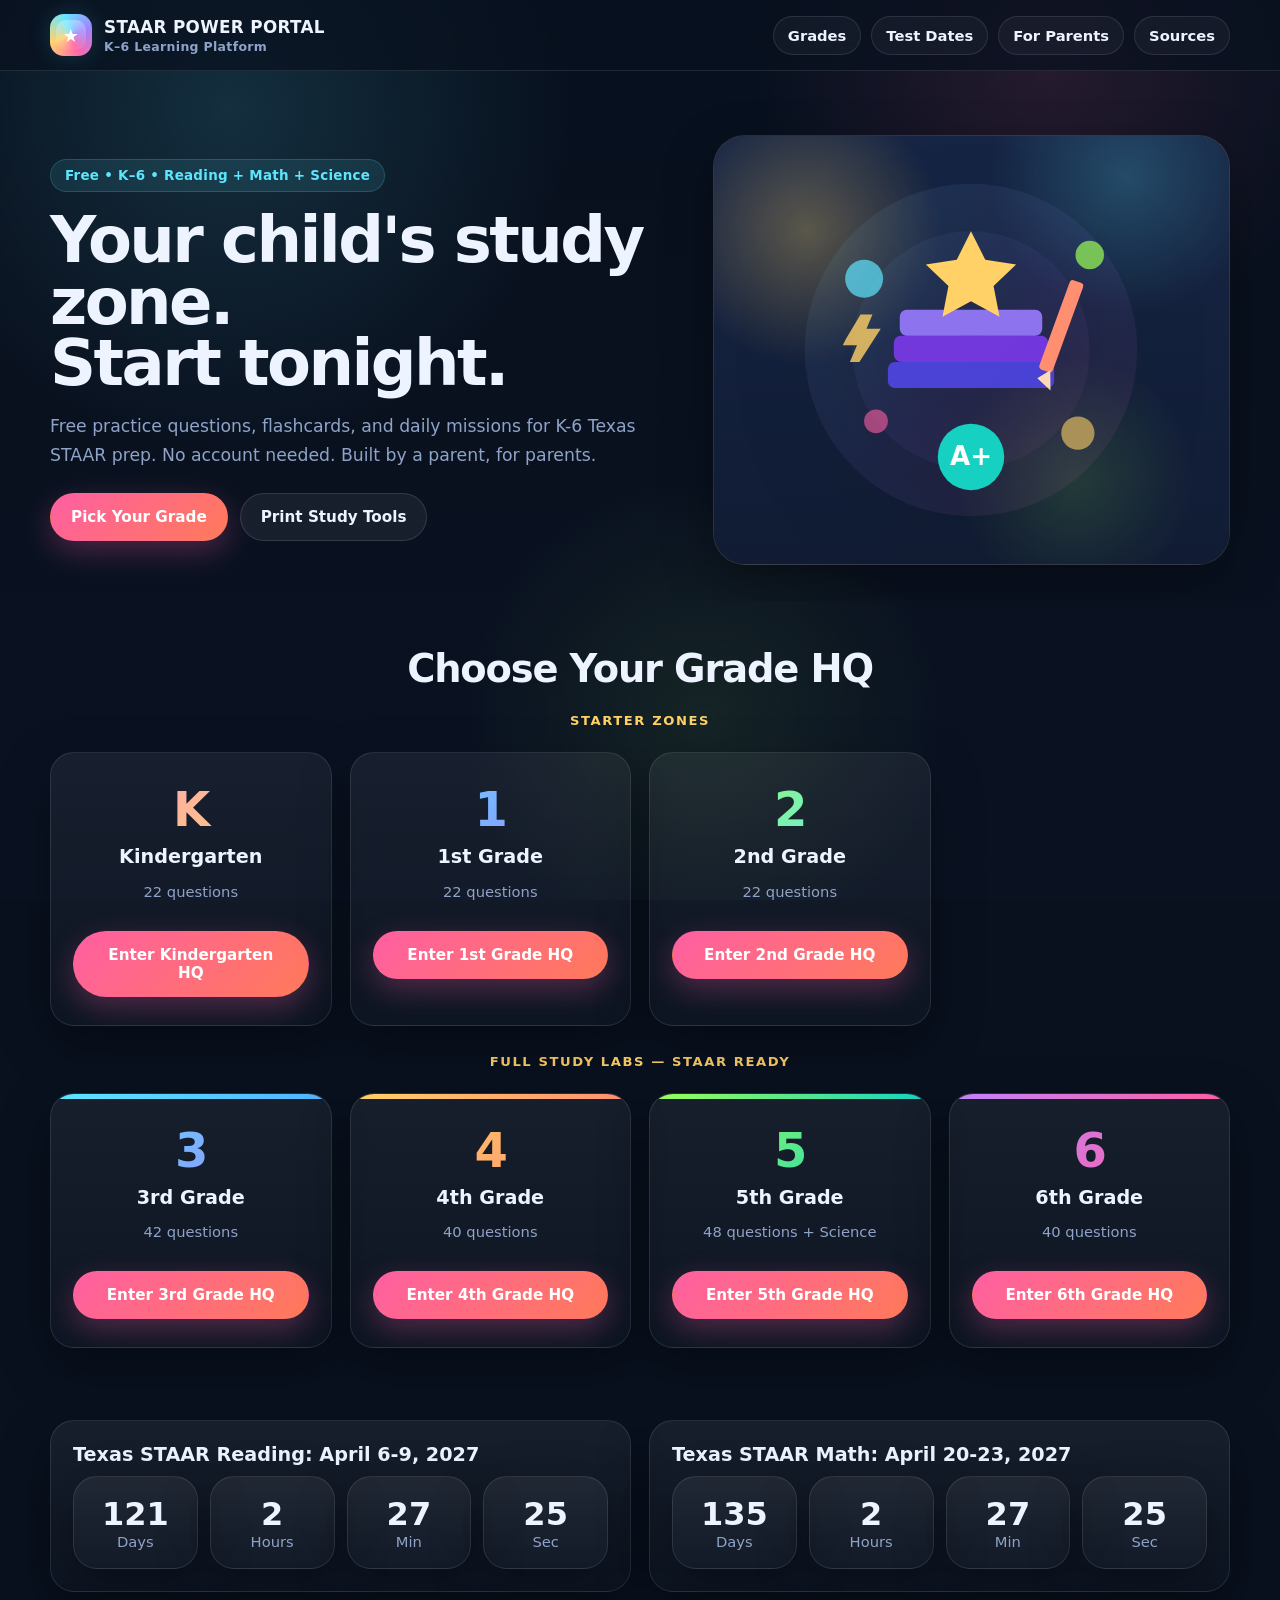
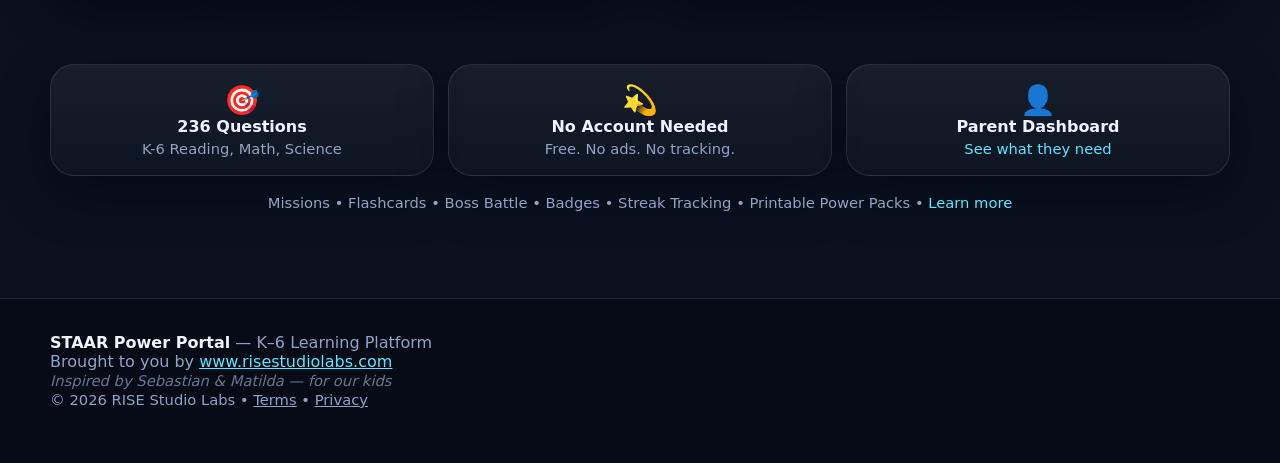
==== commit 24319d83: "fix(netlify): CSP+HSTS in _headers; clean-URL canonicals + grade3 PDF alias in _redirects; rename gr" ====
--- a/site/index.html
+++ b/site/index.html
@@ -101,7 +101,7 @@
           <div class="grade-num" style="background:linear-gradient(135deg,#ff9ec4,#ffd166);-webkit-background-clip:text;background-clip:text">K</div>
           <h3>Kindergarten</h3>
           <p class="small muted">22 questions</p>
-          <a class="btn primary" href="gradeK.html">Enter Kindergarten HQ</a>
+          <a class="btn primary" href="gradek.html">Enter Kindergarten HQ</a>
         </div>
         <div class="grade-card" data-grade="1">
           <div class="grade-num" style="background:linear-gradient(135deg,#5ee6ff,#9a7cff);-webkit-background-clip:text;background-clip:text">1</div>
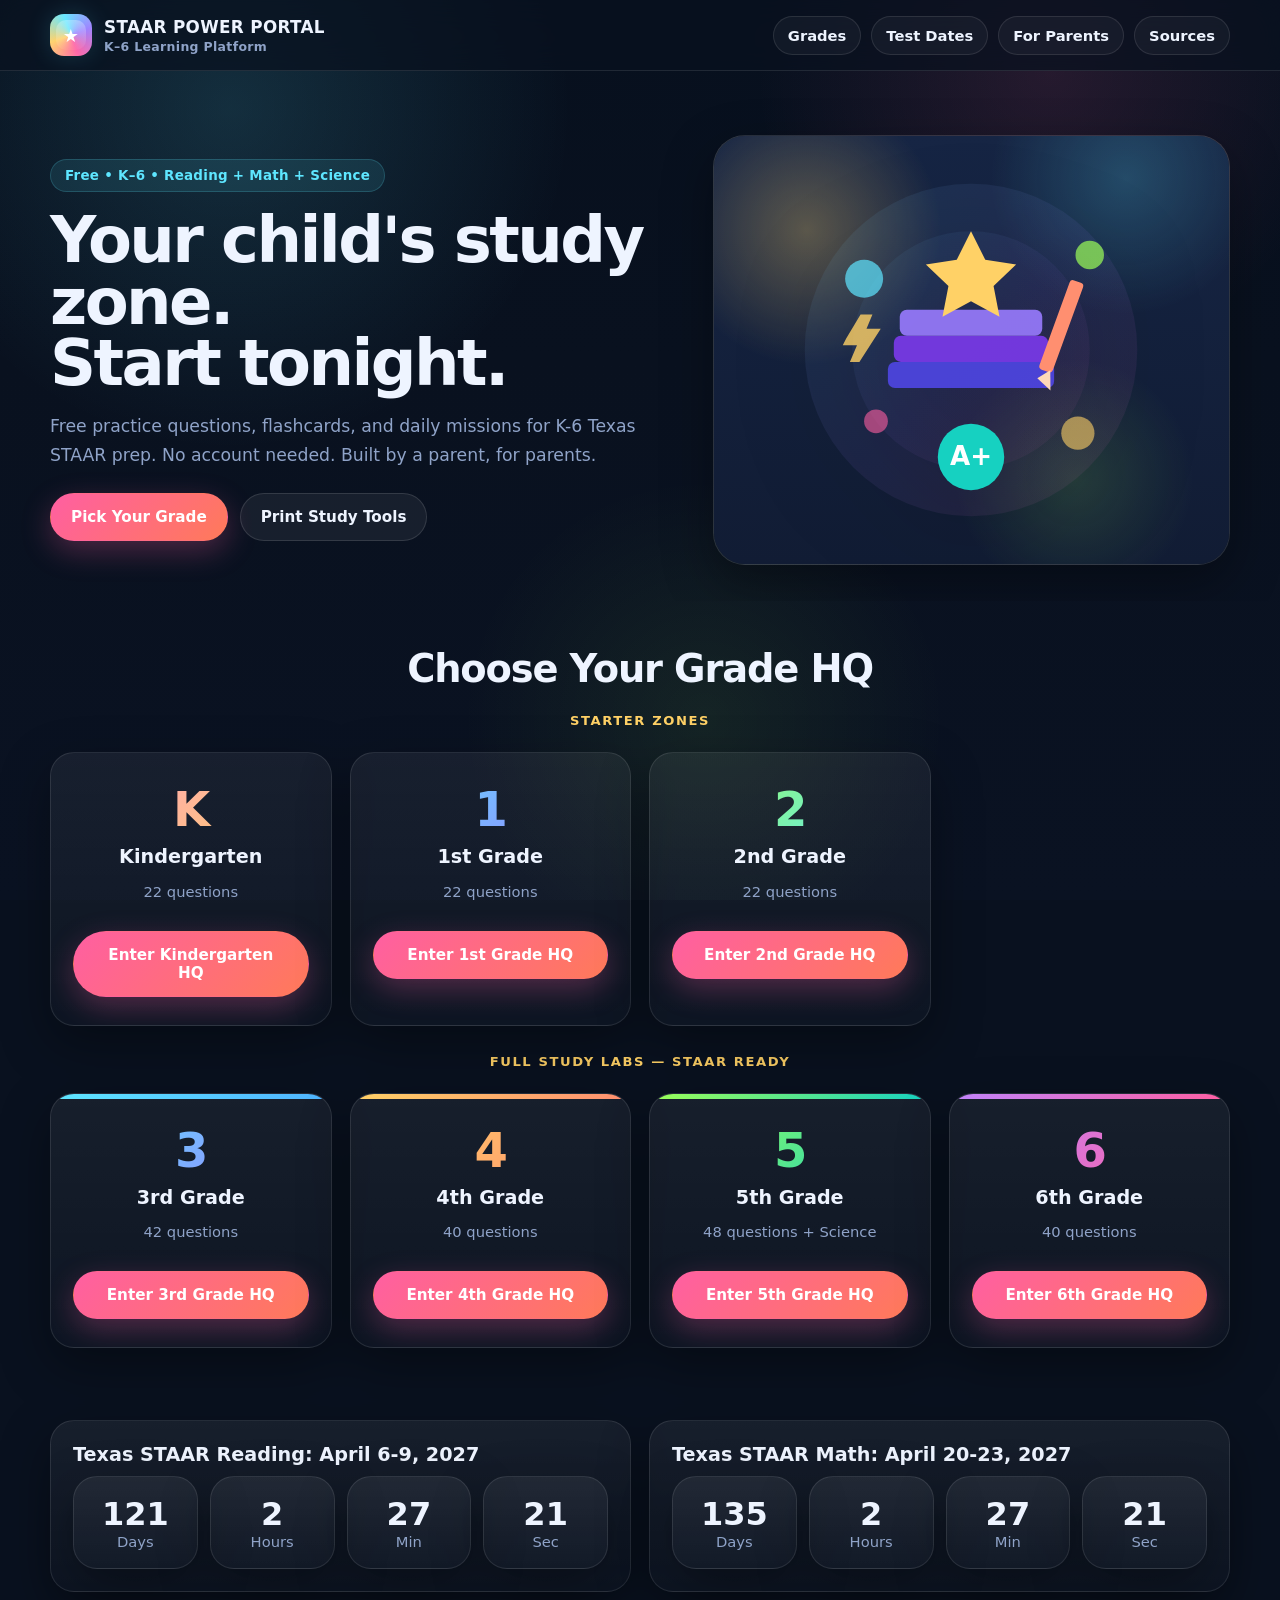
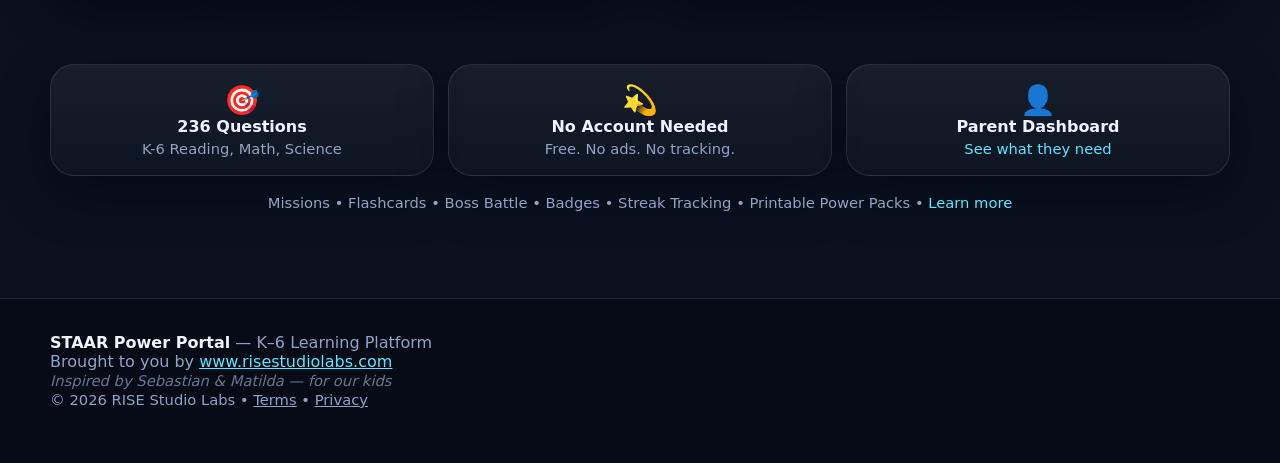
==== commit e4881e30: "fix(seo): add canonical, og:image, twitter:card, manifest, theme-color, favicon to all 12 sub-pages " ====
--- a/site/index.html
+++ b/site/index.html
@@ -10,11 +10,18 @@
   <meta property="og:description" content="Free practice questions, flashcards, and study tools for Texas STAAR prep. K-6. No account needed.">
   <meta property="og:type" content="website">
   <meta property="og:url" content="https://staartest.app/">
-  <meta name="twitter:card" content="summary">
+  <meta property="og:image" content="https://staartest.app/og-image.png">
+  <meta property="og:image:width" content="1200">
+  <meta property="og:image:height" content="630">
+  <meta name="twitter:card" content="summary_large_image">
   <meta name="twitter:title" content="STAAR Power Portal — Free K-6 Study Platform">
   <meta name="twitter:description" content="Free practice questions, flashcards, and study tools for Texas STAAR prep.">
-  <link rel="manifest" href="manifest.json">
+  <meta name="twitter:image" content="https://staartest.app/og-image.png">
+  <link rel="manifest" href="/manifest.json">
   <meta name="theme-color" content="#09111f">
+  <link rel="icon" href="/favicon.ico" sizes="any">
+  <link rel="icon" type="image/svg+xml" href="/favicon.svg">
+  <link rel="apple-touch-icon" href="/apple-touch-icon.png">
   <link rel="stylesheet" href="css/style.css">
   <script type="application/ld+json">
   {
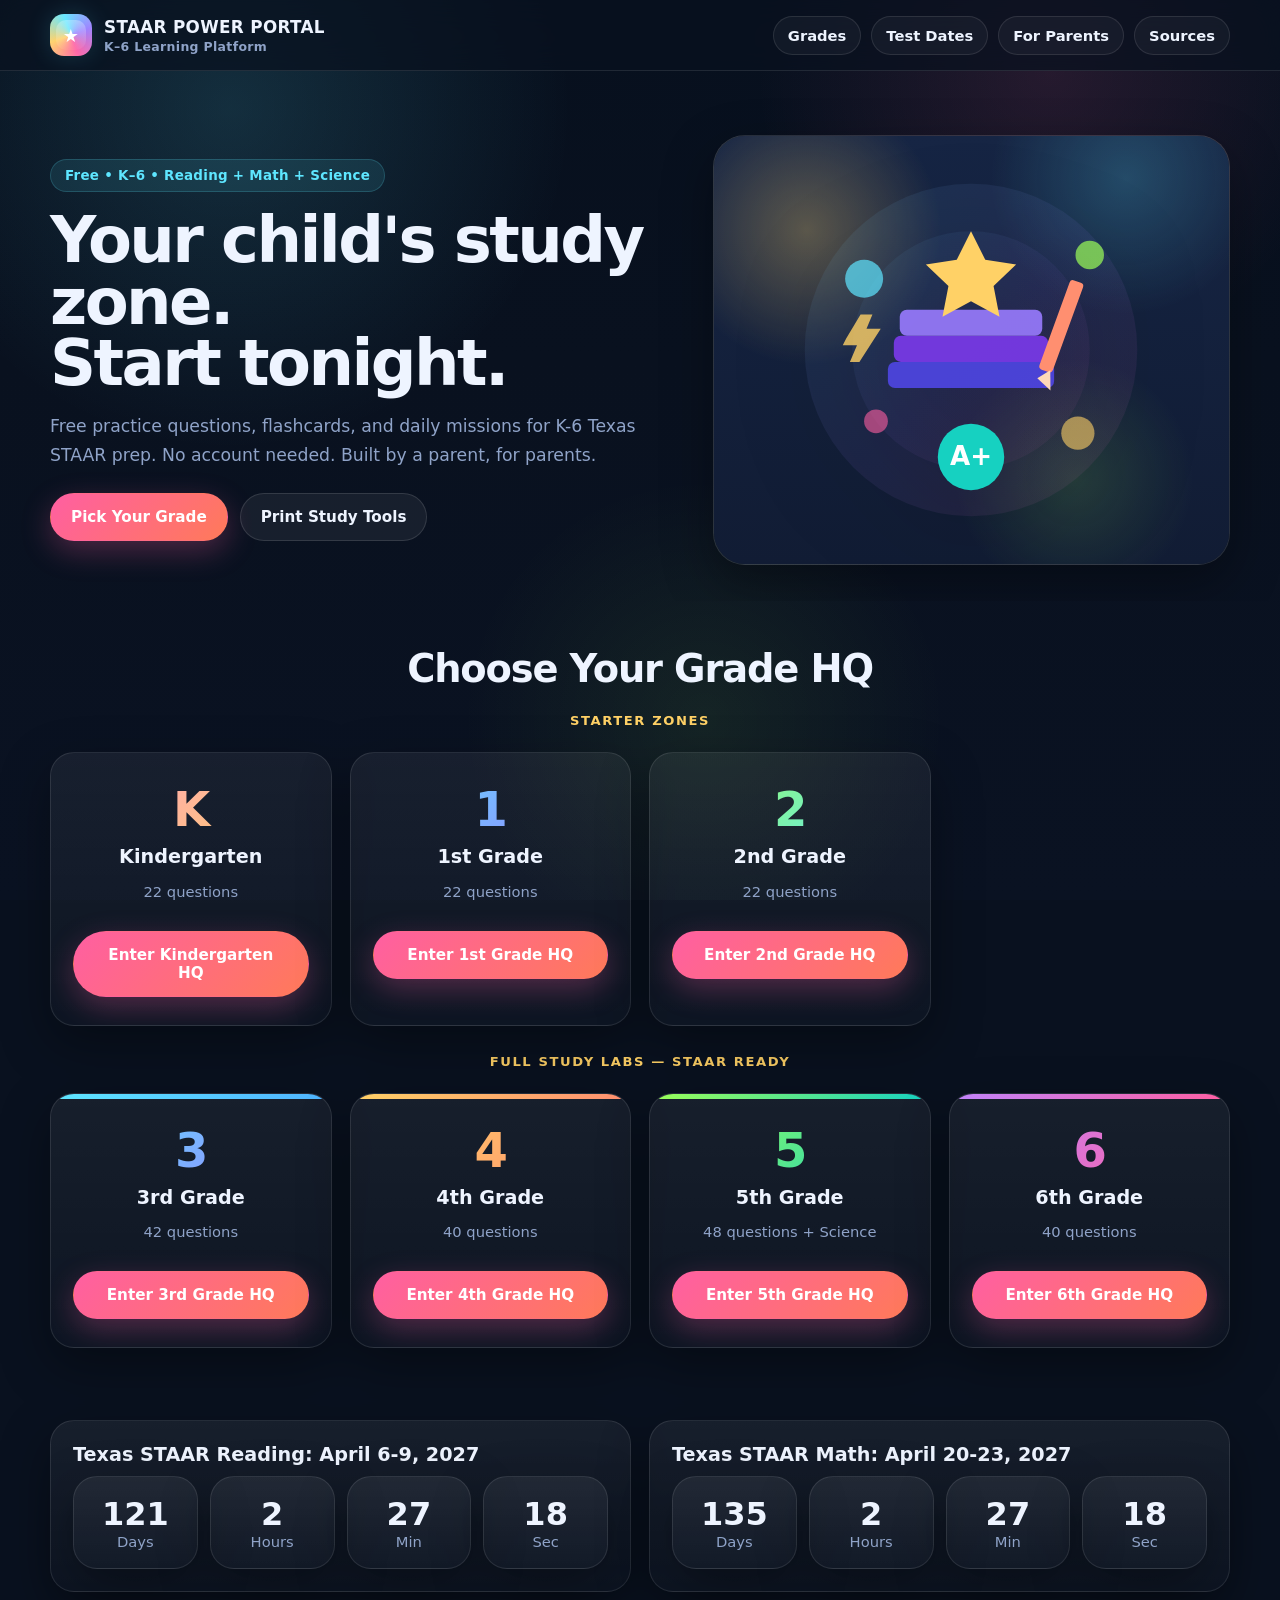
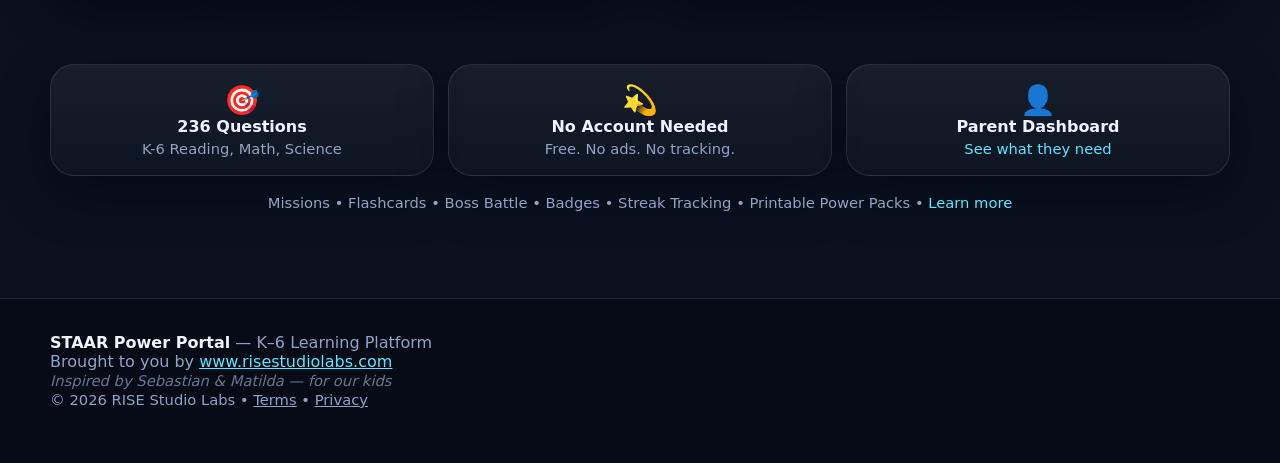
==== commit cee610a6: "feat(pwa): service worker with cache-first static / network-first HTML + CSP-safe registration - sit" ====
--- a/site/index.html
+++ b/site/index.html
@@ -216,5 +216,6 @@
   </footer>
 
   <script src="js/app.js"></script>
+  <script src="/js/sw-register.js"></script>
 </body>
 </html>
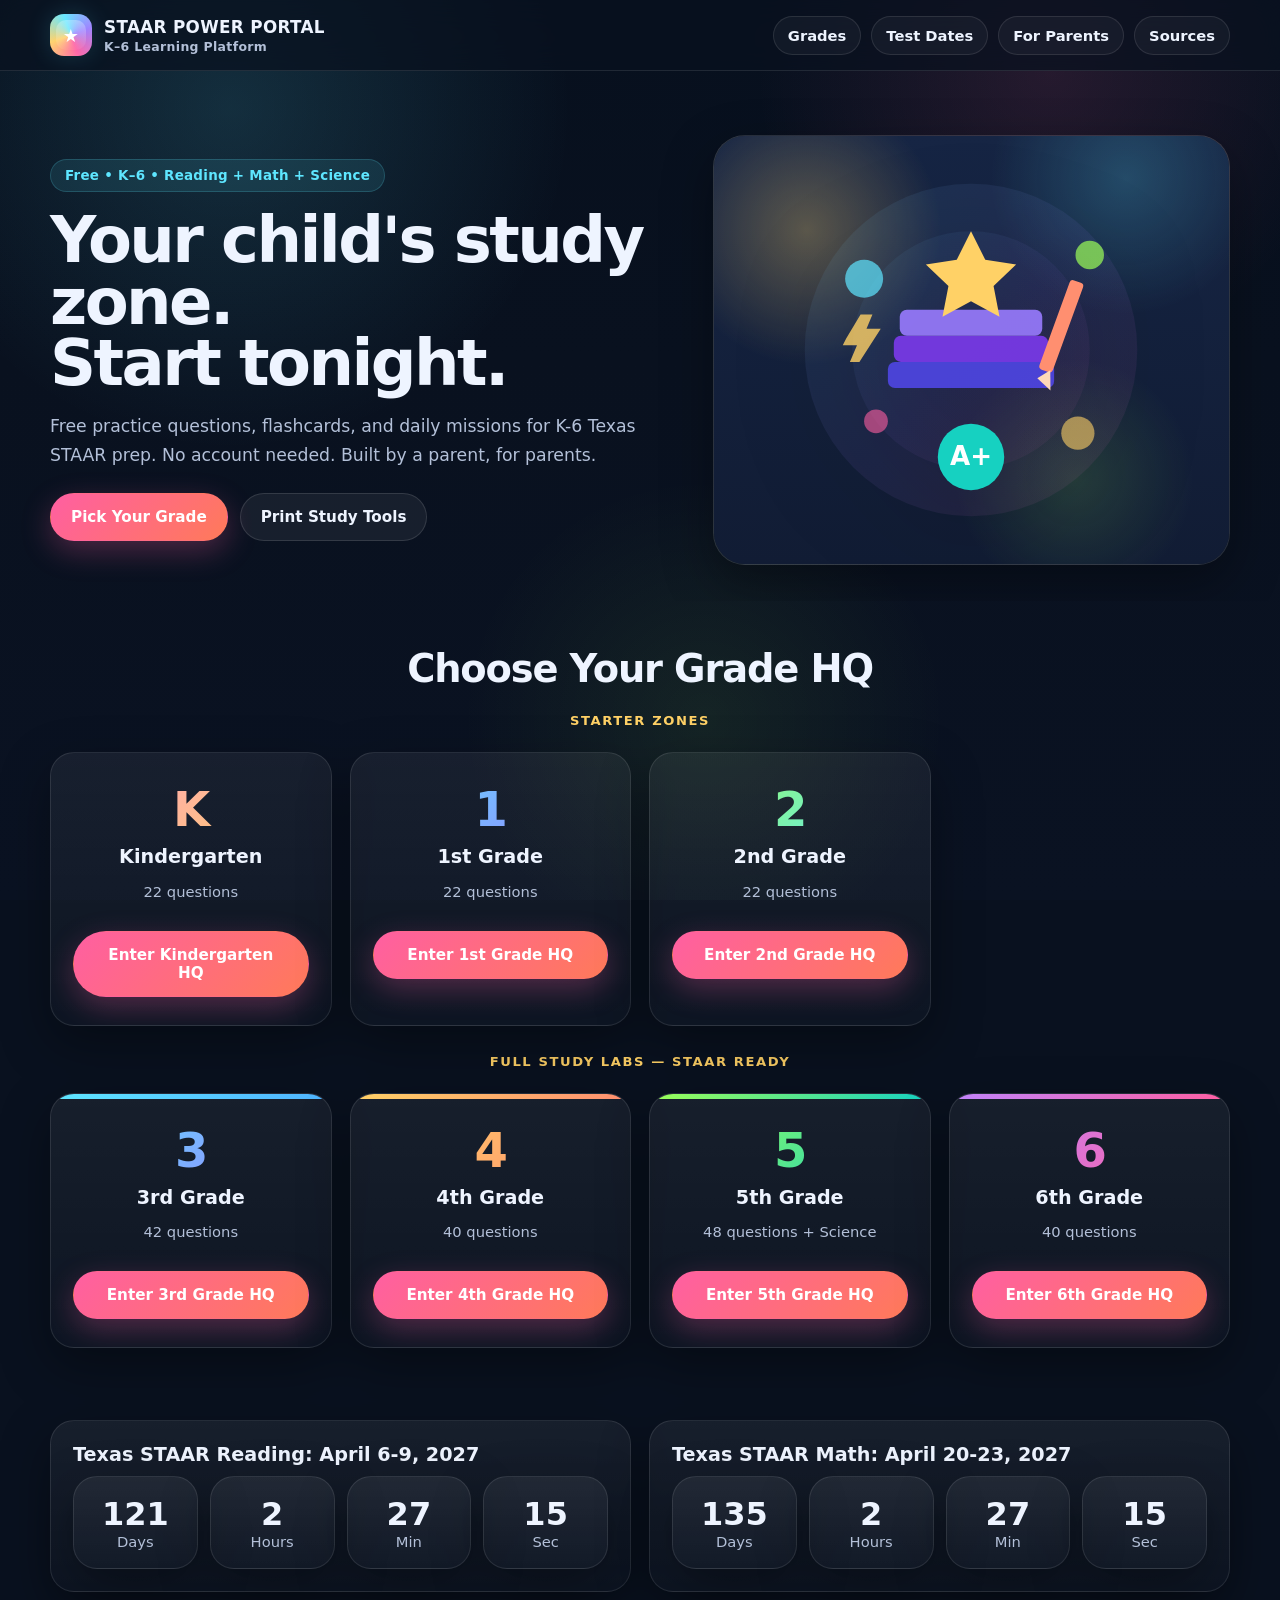
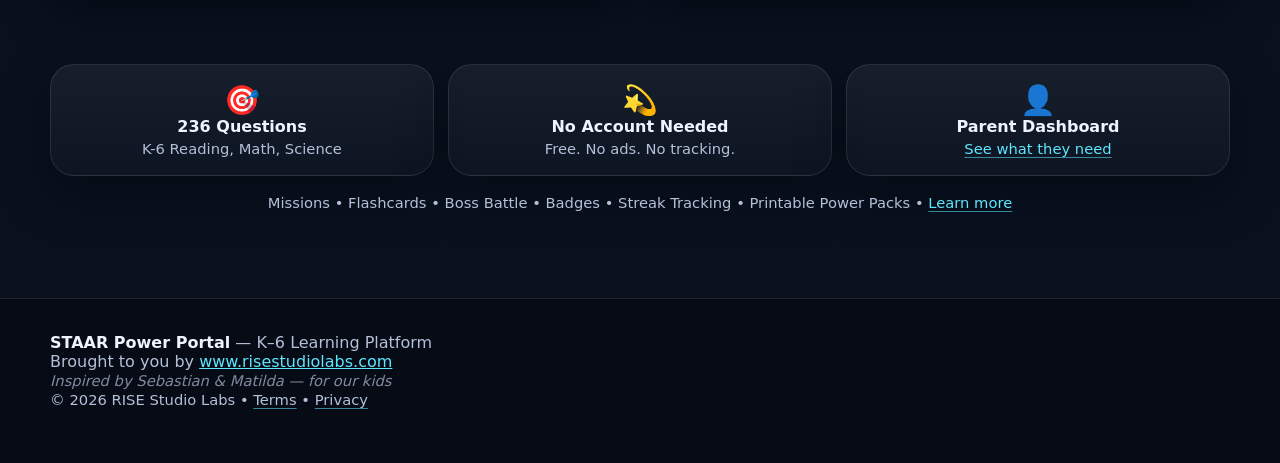
==== commit 61e963d0: "fix(a11y): contrast token, link distinguishability, and main landmark A1 — color-contrast: - --muted" ====
--- a/site/index.html
+++ b/site/index.html
@@ -54,7 +54,9 @@
     </div>
   </header>
 
-  <!-- HERO — tight, action-first -->
+  
+  <main>
+<!-- HERO — tight, action-first -->
   <section class="hero" style="padding-bottom:36px">
     <div class="container hero-grid">
       <div>
@@ -205,6 +207,7 @@
       </div>
     </div>
   </section>
+  </main>
 
   <footer class="footer">
     <div class="container">
--- a/site/css/style.css
+++ b/site/css/style.css
@@ -11,7 +11,7 @@
   --panel-glass: rgba(255,255,255,.05);
   --text: #eef4ff;
   --ink: #eef4ff;
-  --muted: #8fa3c8;
+  --muted: #b3c0d8;
   --line: rgba(255,255,255,.10);
   --shadow: 0 18px 50px rgba(0,0,0,.35);
   --radius: 24px;
@@ -716,6 +716,33 @@
   color: var(--gold); font-weight: 800; font-size: .78rem;
 }
 
+/* A11y: links inside body text need a non-color cue (underline) to satisfy
+   WCAG 1.4.1 / Lighthouse link-in-text-block. Scoped to body content; nav,
+   footer, and button-styled .btn links are excluded so existing chrome is
+   unchanged. */
+p a:not(.btn),
+.lead a:not(.btn),
+.panel p a:not(.btn),
+.panel li a:not(.btn),
+.small a:not(.btn),
+ul.pretty a:not(.btn),
+.source-list a:not(.btn),
+main a:not(.btn):not(.brand):not([class*="card"]) {
+  text-decoration: underline;
+  text-decoration-color: rgba(94, 230, 255, 0.55);
+  text-decoration-thickness: 1px;
+  text-underline-offset: 3px;
+}
+p a:not(.btn):hover,
+.lead a:not(.btn):hover,
+.panel p a:not(.btn):hover,
+.panel li a:not(.btn):hover,
+.small a:not(.btn):hover,
+ul.pretty a:not(.btn):hover,
+main a:not(.btn):not(.brand):not([class*="card"]):hover {
+  text-decoration-color: var(--cyan);
+}
+
 /* Post-test-window countdown state */
 .countdown-post {
   text-align: center;
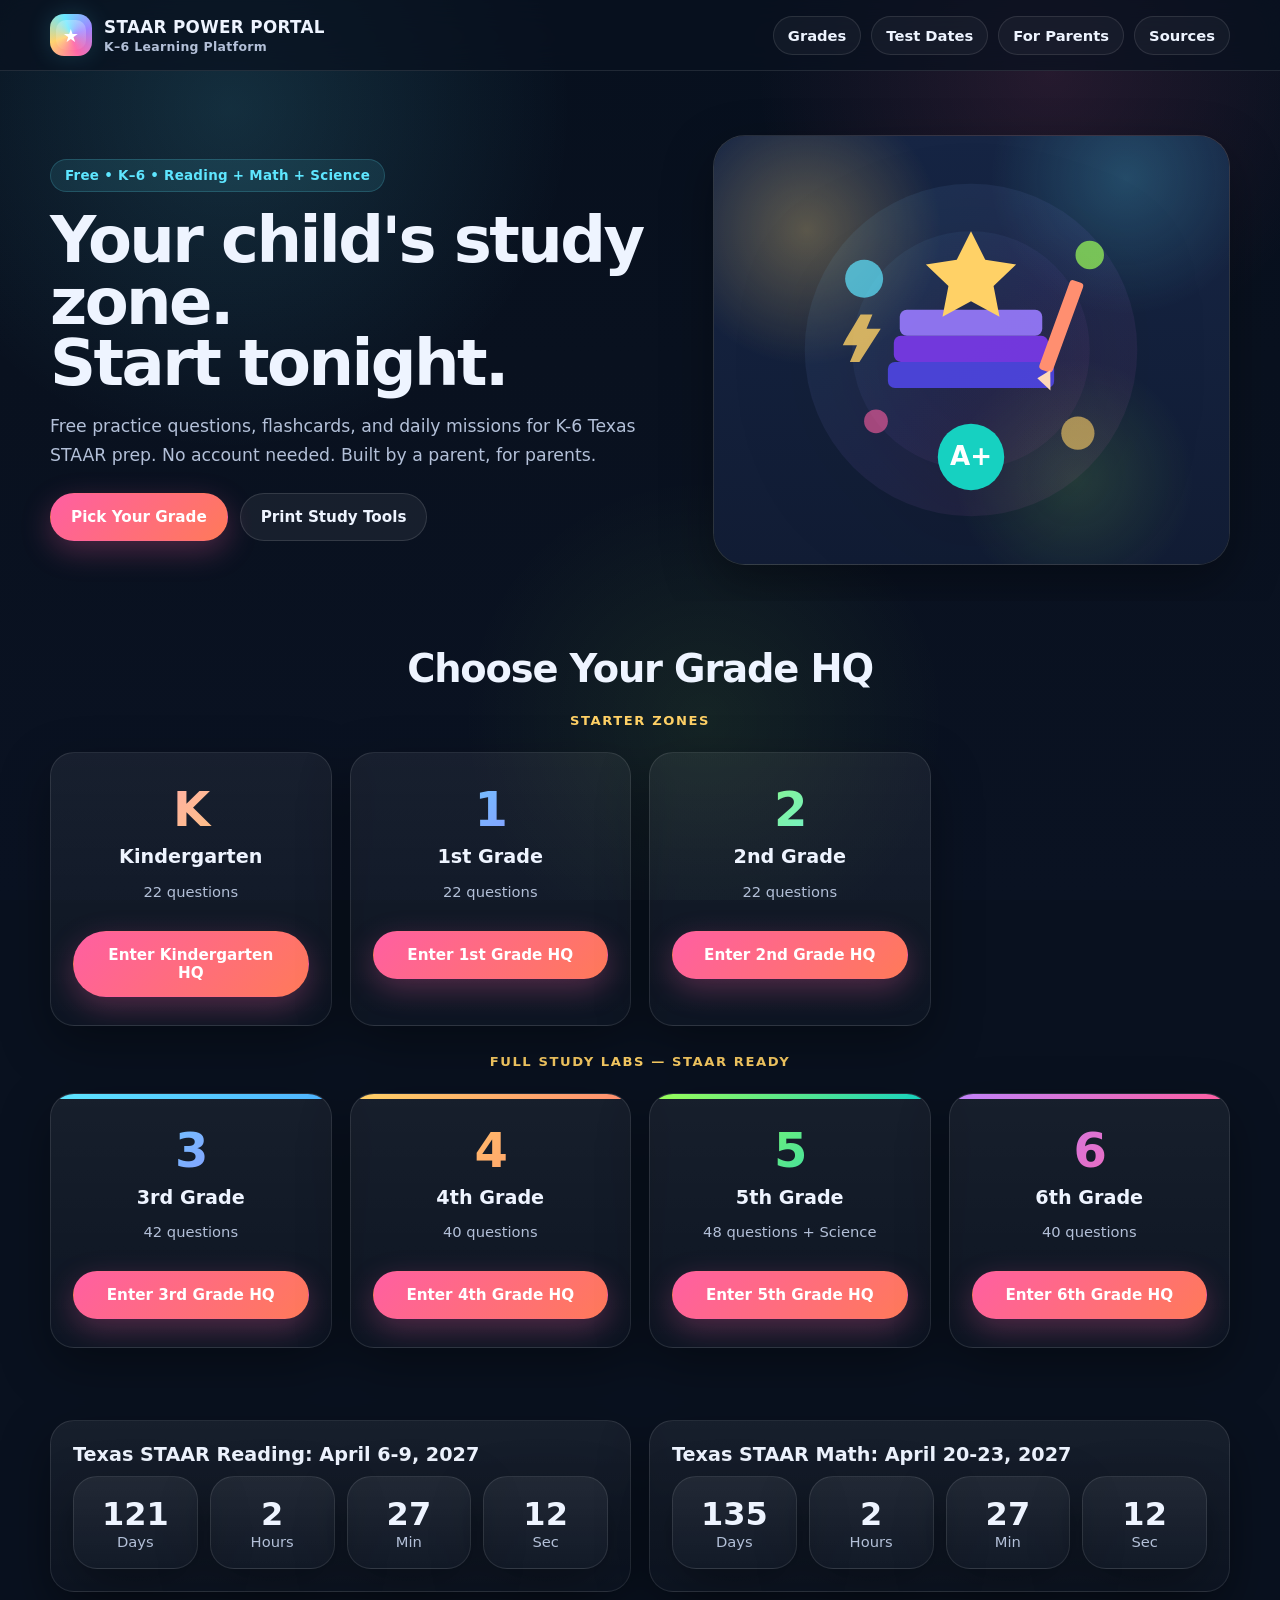
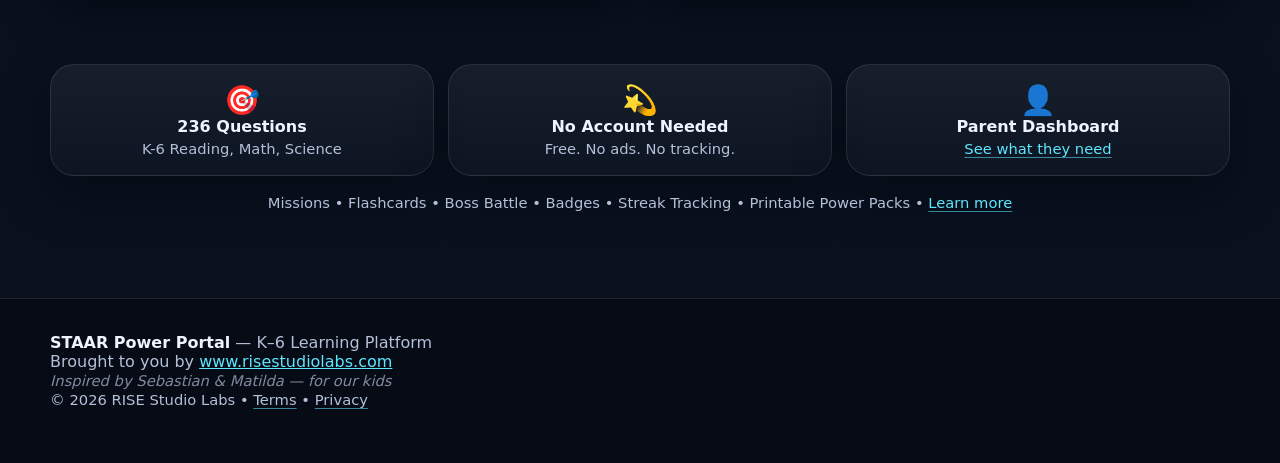
==== commit 2611bf41: "feat(seo): add EducationalOrganization schema to homepage for Rich Results Co-Authored-By: Claude Op" ====
--- a/site/index.html
+++ b/site/index.html
@@ -37,6 +37,32 @@
     }
   }
   </script>
+  <script type="application/ld+json">
+  {
+    "@context": "https://schema.org",
+    "@type": "EducationalOrganization",
+    "name": "STAAR Power Portal",
+    "alternateName": "STAAR Test Prep Portal",
+    "url": "https://staartest.app",
+    "description": "Free K-6 Texas STAAR test preparation platform — practice questions, flashcards, missions, badges, and printable study materials. No accounts, no ads, no tracking.",
+    "logo": "https://staartest.app/assets/icons/icon-512.png",
+    "image": "https://staartest.app/og-image.png",
+    "sameAs": ["https://www.risestudiolabs.com"],
+    "parentOrganization": {
+      "@type": "Organization",
+      "name": "RISE Studio Labs",
+      "url": "https://www.risestudiolabs.com"
+    },
+    "areaServed": {
+      "@type": "AdministrativeArea",
+      "name": "Texas, USA"
+    },
+    "audience": {
+      "@type": "EducationalAudience",
+      "educationalRole": "student"
+    }
+  }
+  </script>
 </head>
 <body>
   <header class="topbar">
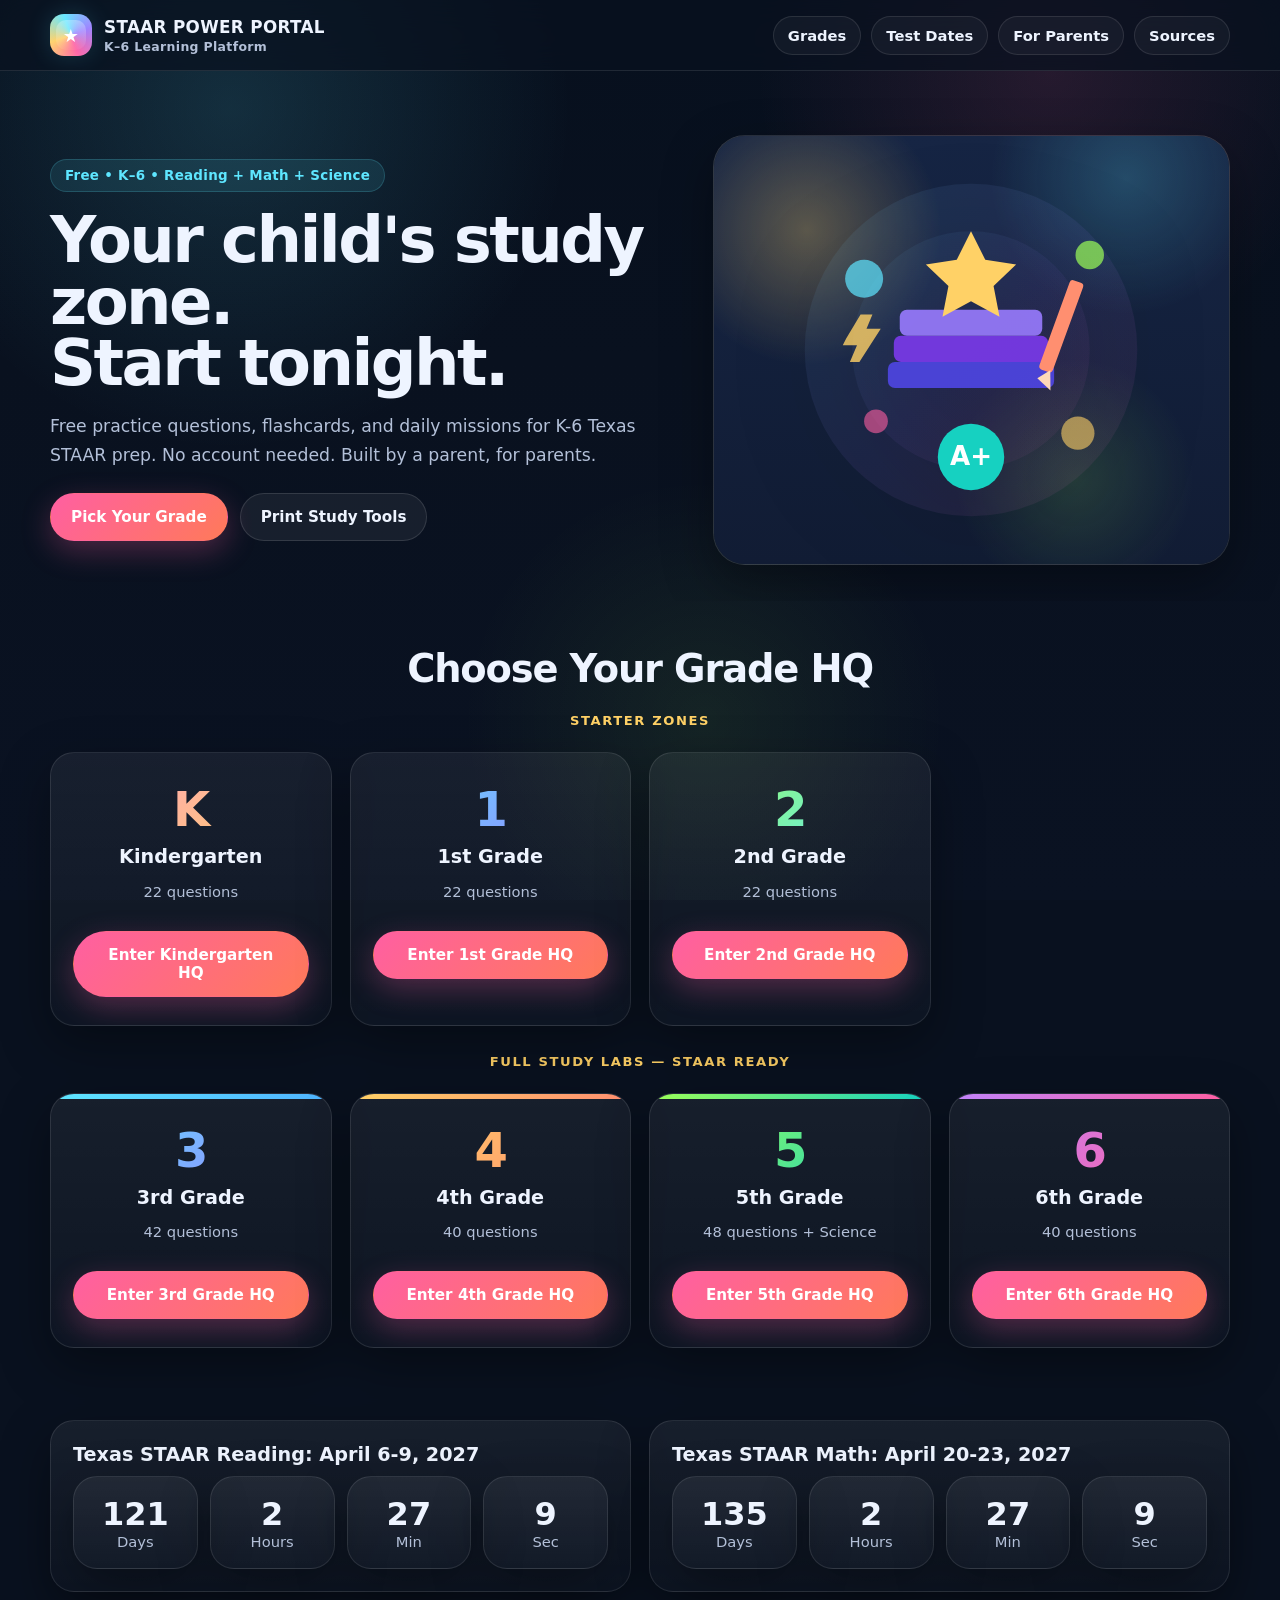
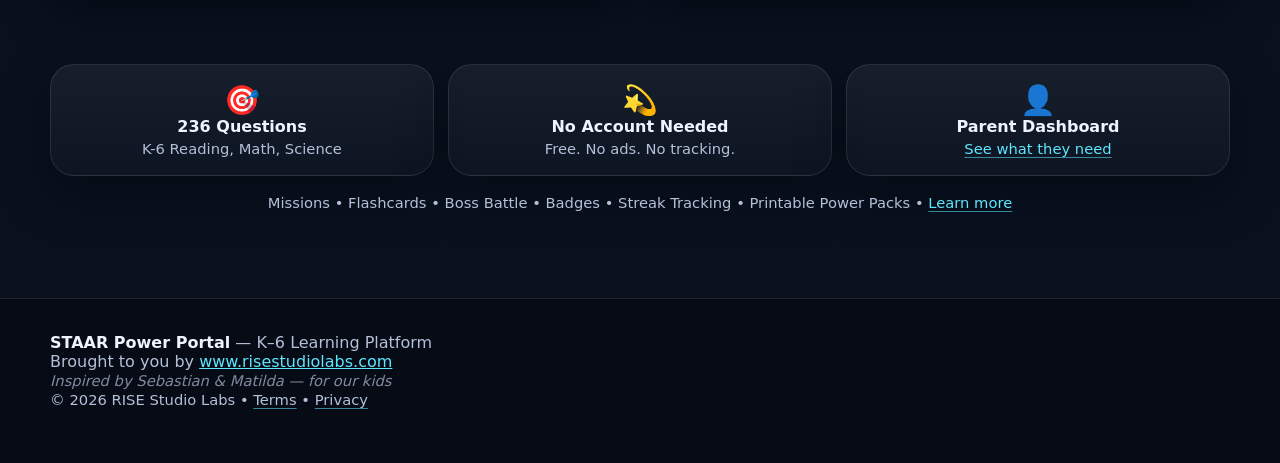
==== commit 7d553351: "ops(gsc): add Google Search Console verification meta tag Token issued by GSC for property https://s" ====
--- a/site/index.html
+++ b/site/index.html
@@ -3,6 +3,7 @@
 <head>
   <meta charset="UTF-8">
   <meta name="viewport" content="width=device-width, initial-scale=1.0">
+  <meta name="google-site-verification" content="LsMZpCIAn2T6On_B1eI5C0yTZnSf-l2utHyNwnjzGPo" />
   <title>STAAR Power Portal — K–6 Learning Platform</title>
   <meta name="description" content="Free K-6 STAAR prep with practice questions, flashcards, missions, badges, and progress tracking. Pick your grade and start tonight.">
   <link rel="canonical" href="https://staartest.app/">
--- a/site/css/style.css
+++ b/site/css/style.css
@@ -279,7 +279,7 @@
 .subject-panel { display: none }
 .subject-panel.active { display: block }
 .cheat-grid { display: grid; grid-template-columns: repeat(2,1fr); gap: 18px }
-.cheat h4 { color: var(--gold) }
+.cheat h3 { color: var(--gold); font-size: 1.1rem; margin: 0 0 8px }
 .callout {
   padding: 14px 16px; border-left: 4px solid var(--gold);
   background: rgba(255,209,102,.08); border-radius: 16px;
@@ -716,6 +716,15 @@
   color: var(--gold); font-weight: 800; font-size: .78rem;
 }
 
+/* A11y: profile setup modal is dynamically injected with a white card on a
+   dark overlay. h2/label/input inside have no explicit color, so they inherit
+   --text (light) which fails contrast on white card. Force dark text colors
+   inside the modal. */
+#profileOverlay h2 { color: #1f2937; }
+#profileOverlay label { color: #374151; }
+#profileOverlay input { color: #111827; }
+#profileOverlay p { color: #4b5563; }
+
 /* A11y: links inside body text need a non-color cue (underline) to satisfy
    WCAG 1.4.1 / Lighthouse link-in-text-block. Scoped to body content; nav,
    footer, and button-styled .btn links are excluded so existing chrome is
